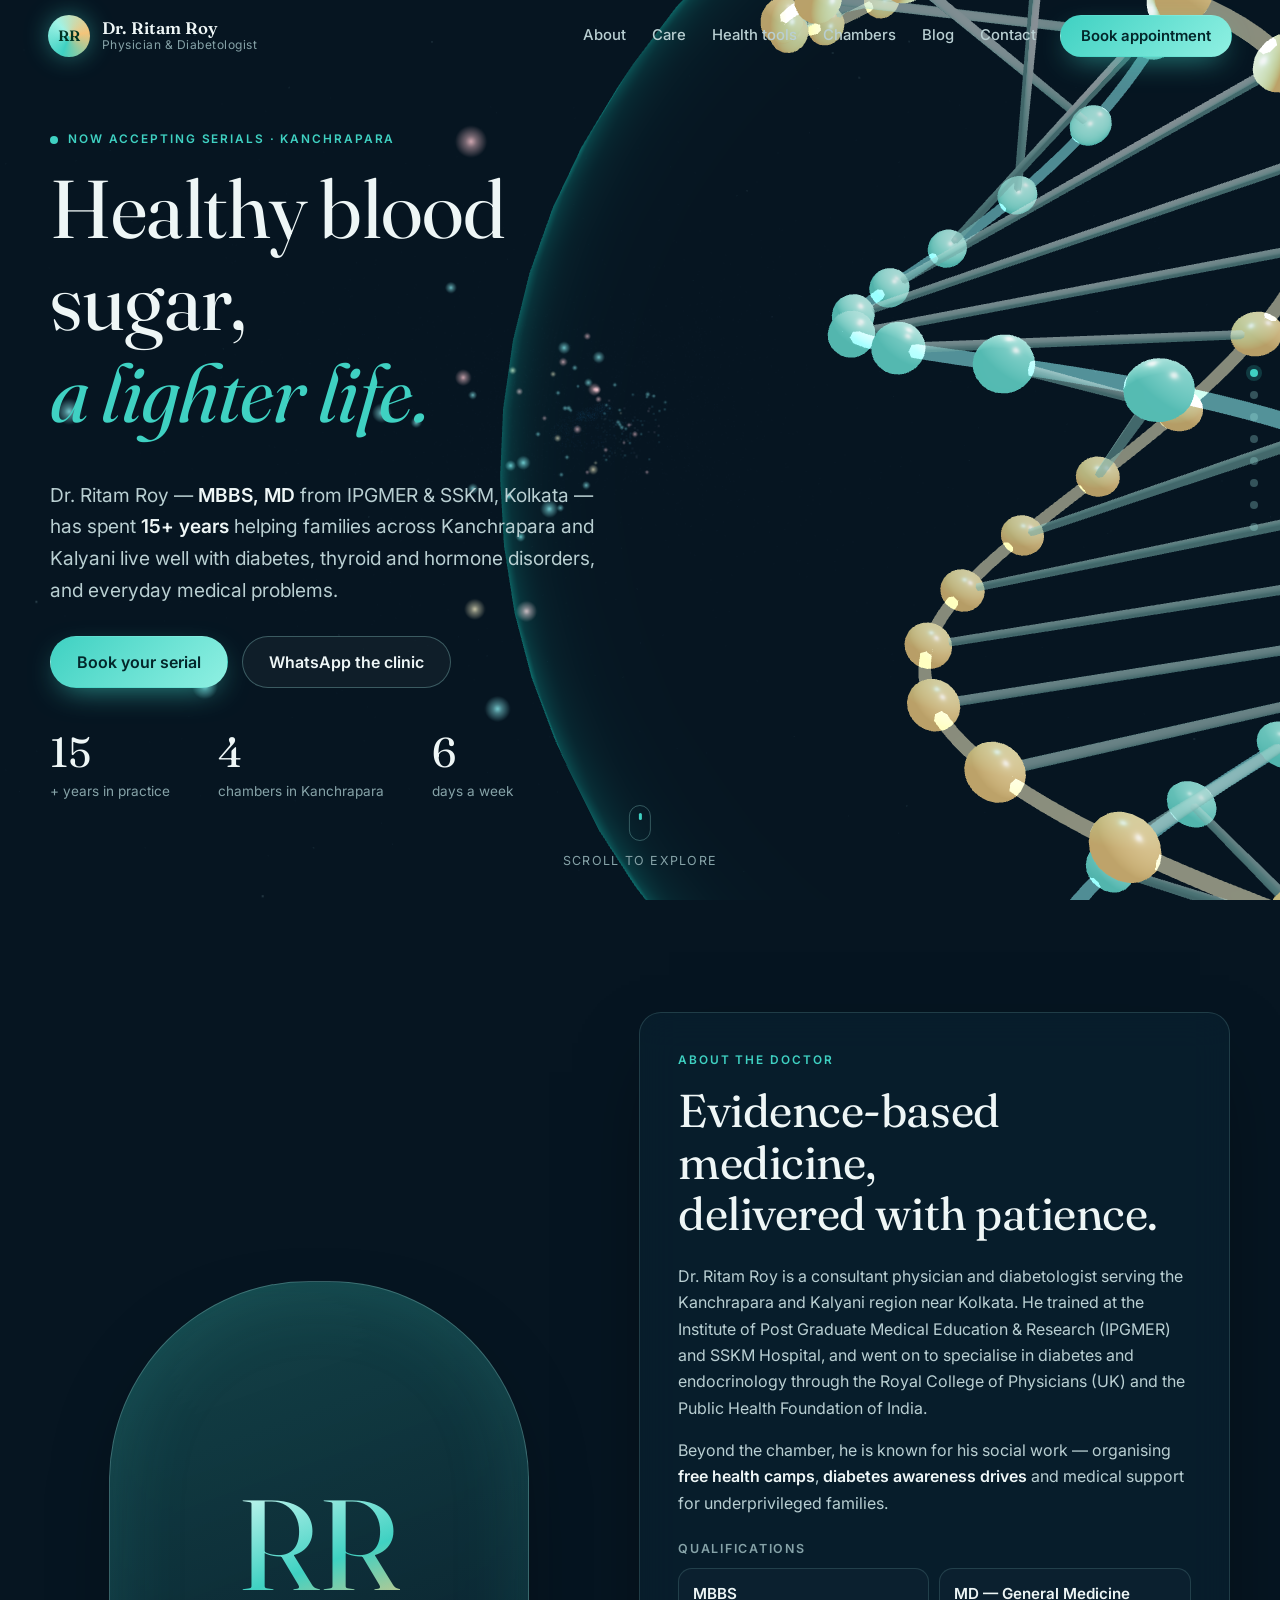
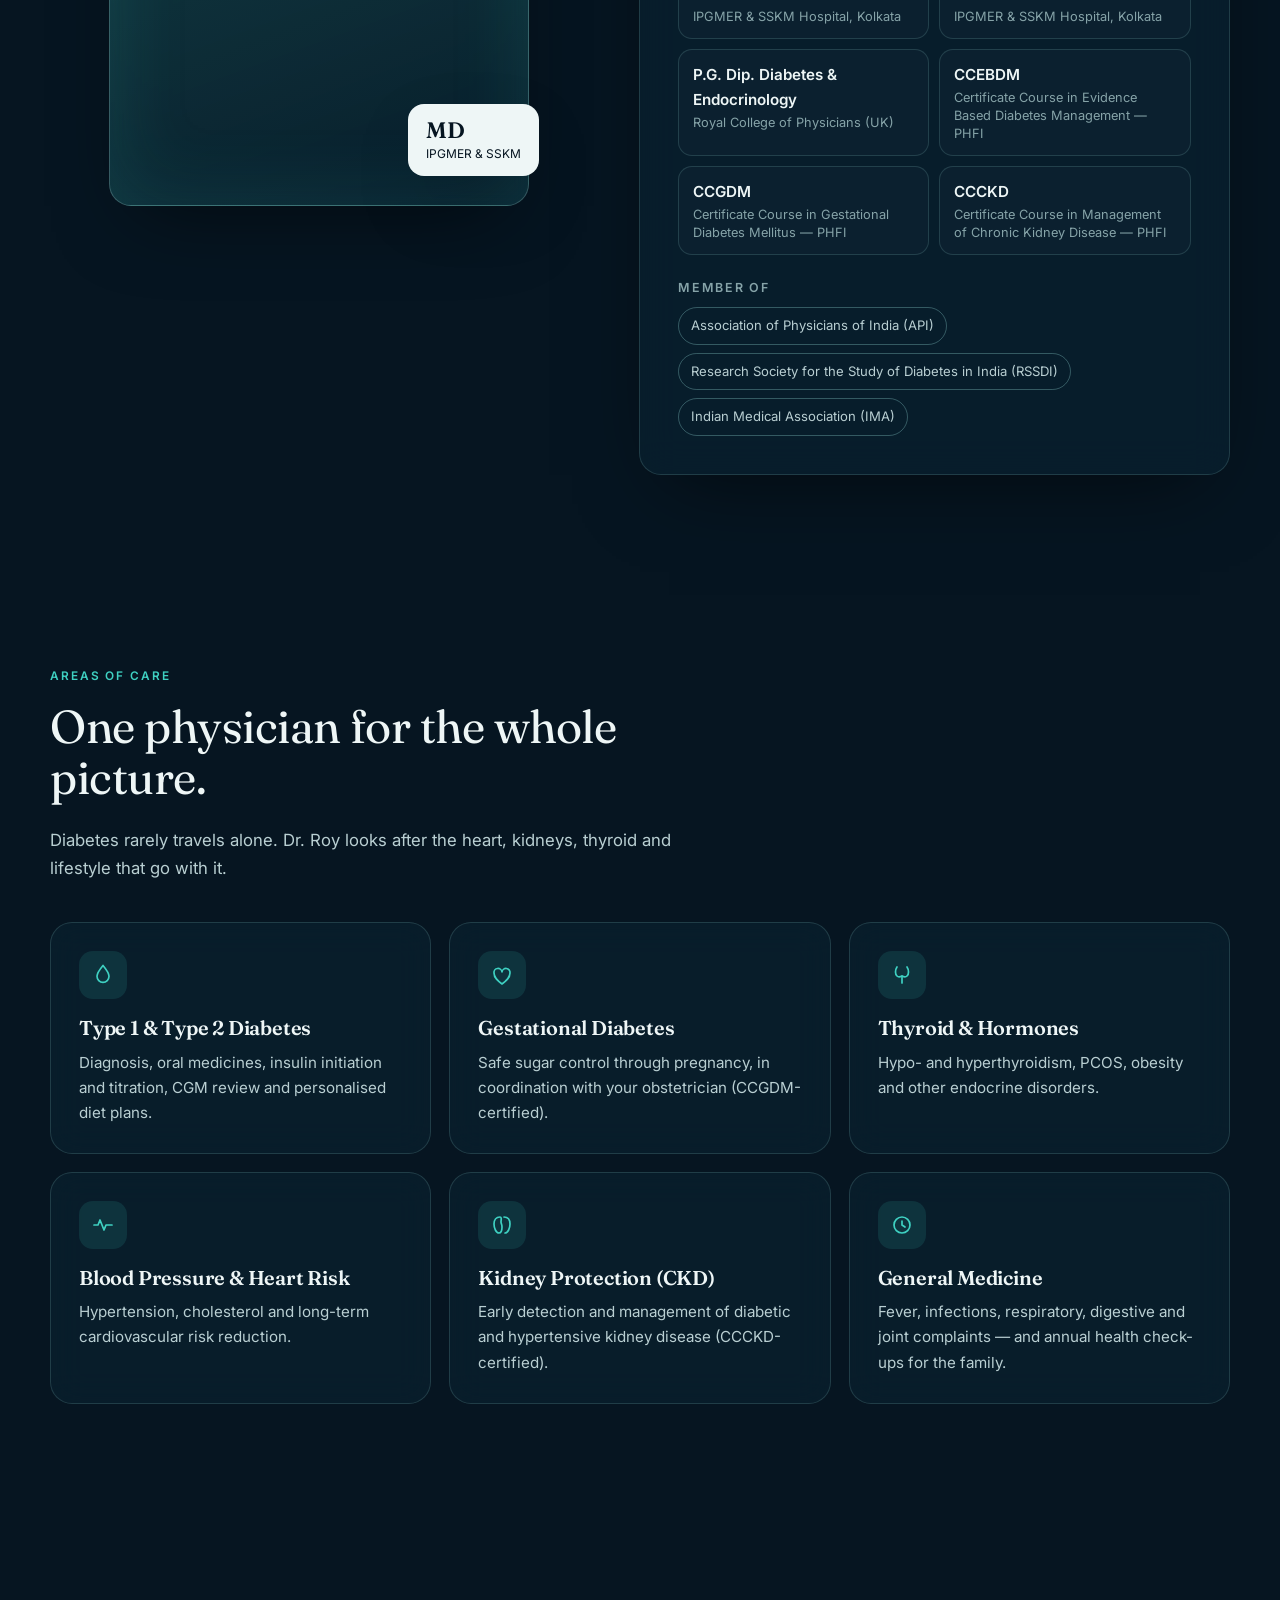
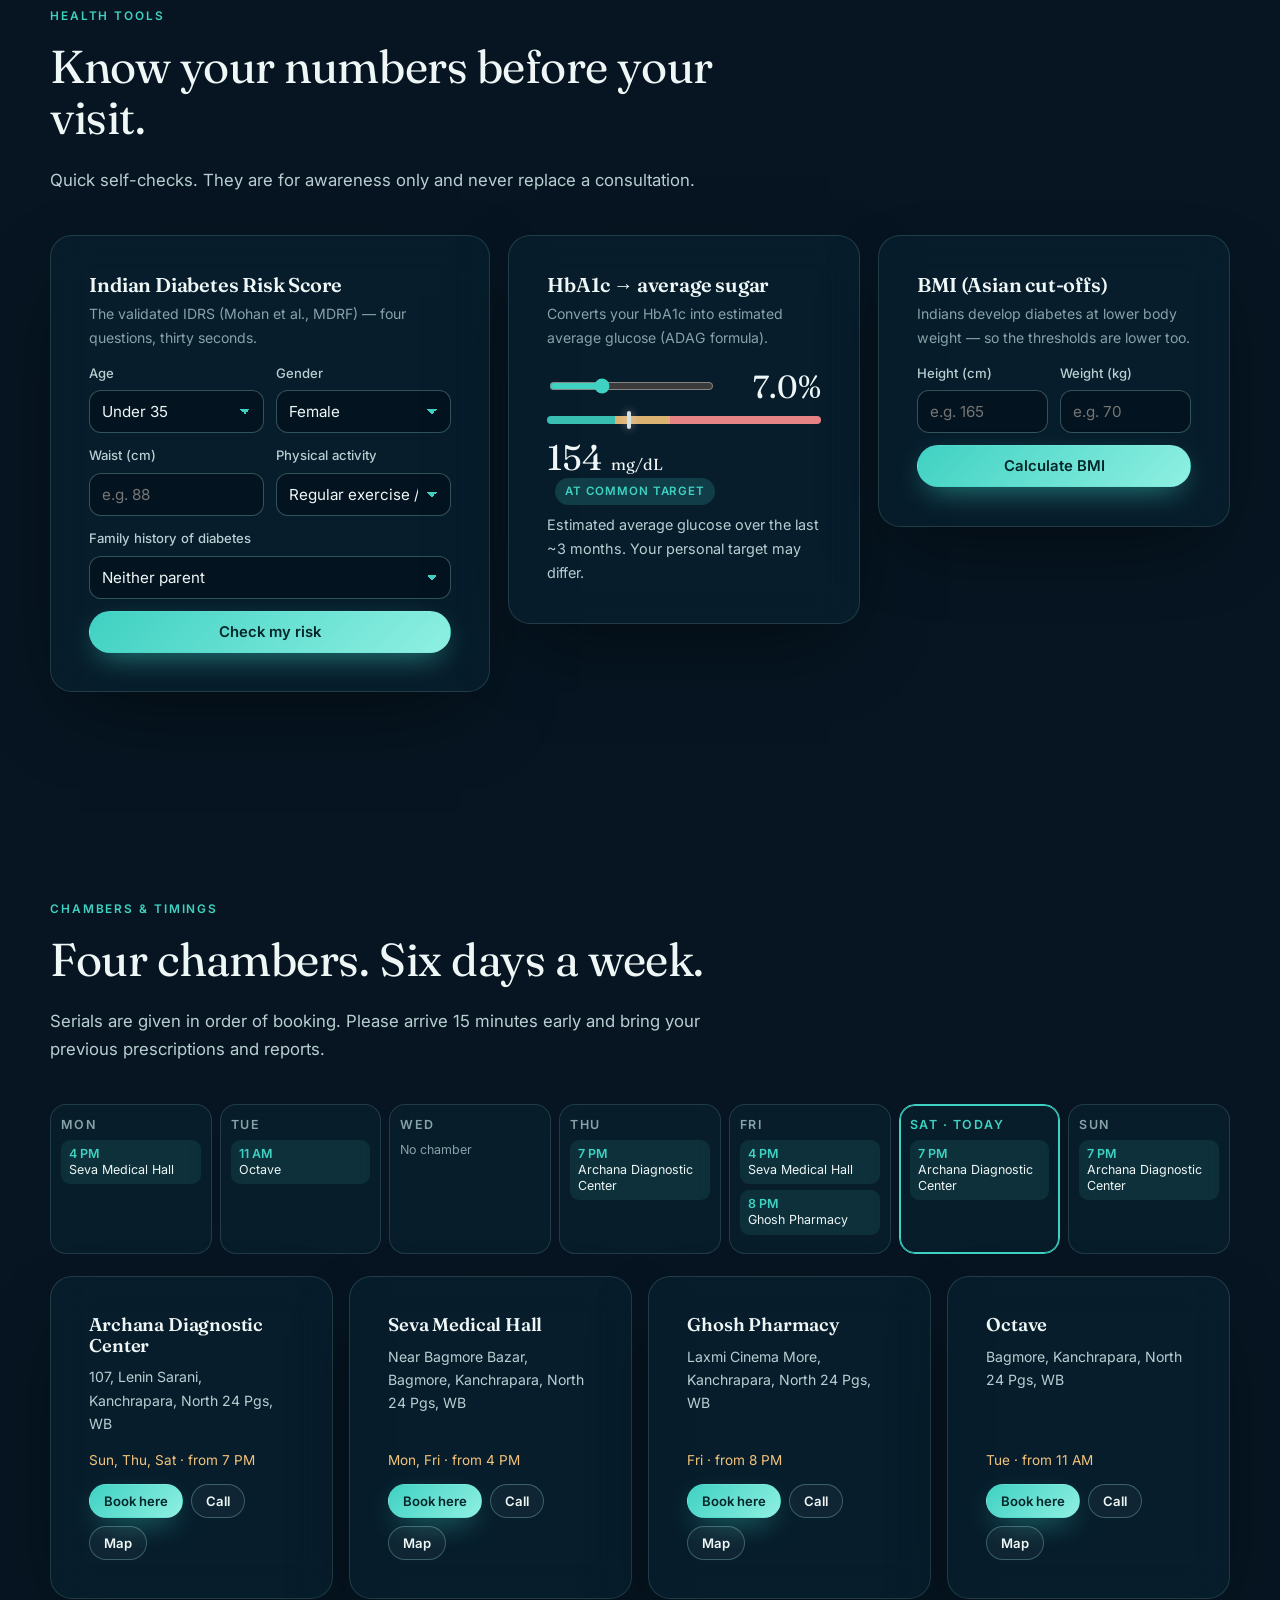
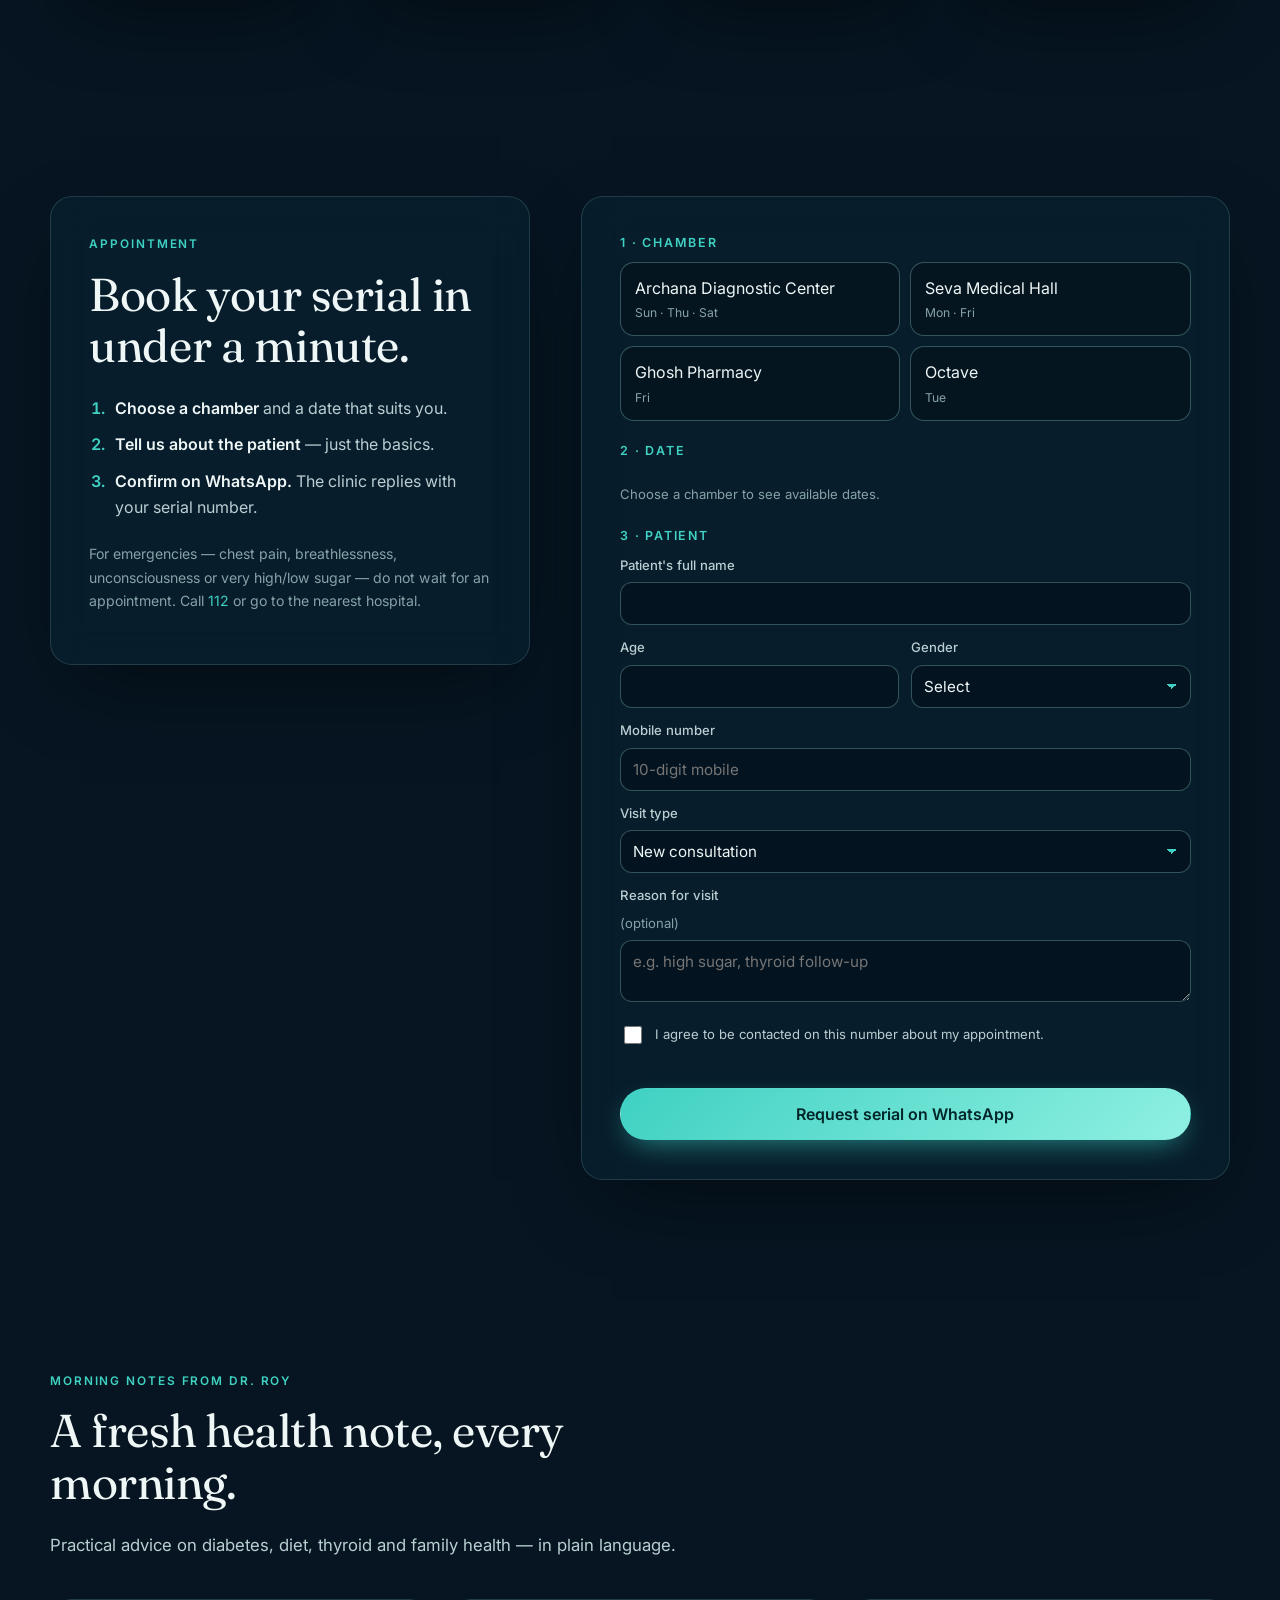
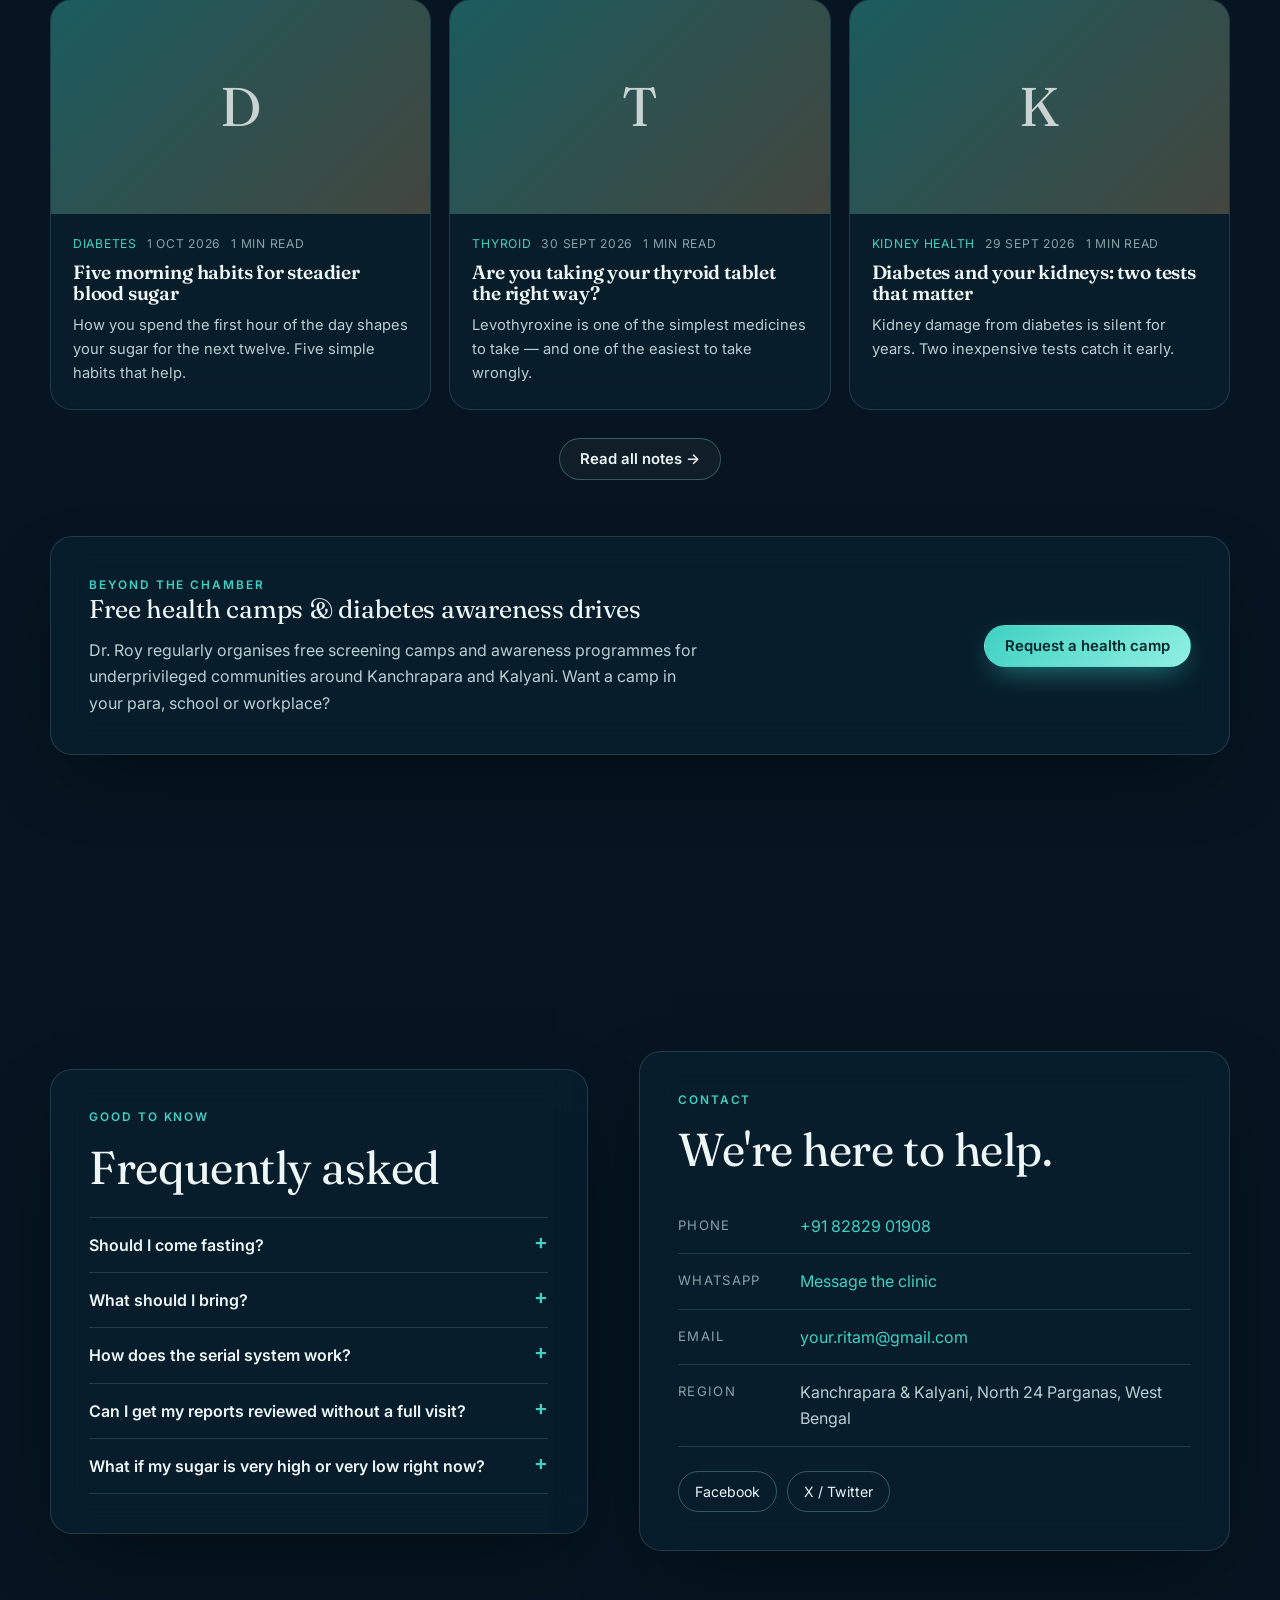
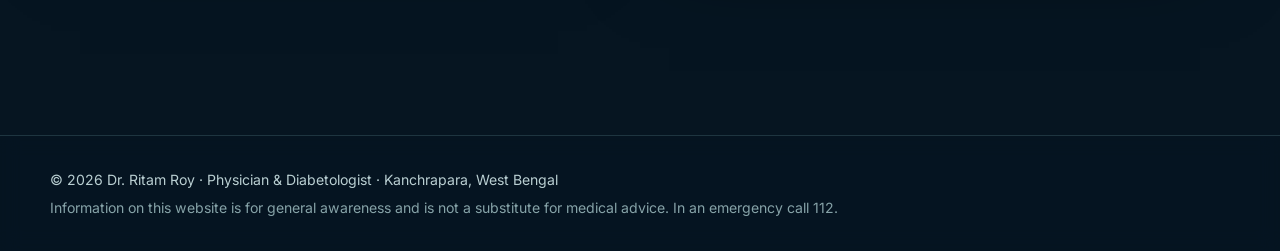
==== sites/dr-ritam-roy/index.html @ f580e64c "Add 3D practice website for Dr. Ritam Roy Real-time Three.js scroll-world site: camera flies through" ====
<!doctype html>
<html lang="en">
<head>
  <meta charset="utf-8">
  <meta name="viewport" content="width=device-width, initial-scale=1, viewport-fit=cover">
  <title>Dr. Ritam Roy — Physician &amp; Diabetologist, Kanchrapara</title>
  <meta name="description" content="Dr. Ritam Roy, MBBS, MD (IPGMER & SSKM) — Consultant Physician & Diabetologist in Kanchrapara and Kalyani with 15+ years of experience in diabetes, thyroid & hormone disorders and general medicine. Book an appointment online.">
  <meta name="theme-color" content="#061521">
  <meta property="og:title" content="Dr. Ritam Roy — Physician & Diabetologist">
  <meta property="og:description" content="Diabetes, thyroid & general medicine care in Kanchrapara & Kalyani. Book your serial online.">
  <meta property="og:type" content="website">
  <link rel="icon" href="assets/favicon.svg" type="image/svg+xml">
  <link rel="preconnect" href="https://fonts.googleapis.com">
  <link rel="preconnect" href="https://fonts.gstatic.com" crossorigin>
  <link href="https://fonts.googleapis.com/css2?family=Fraunces:opsz,wght@9..144,400;9..144,600&family=Inter:wght@400;500;600&display=swap" rel="stylesheet">
  <link rel="stylesheet" href="css/style.css">
  <script type="application/ld+json">
  {
    "@context": "https://schema.org",
    "@type": "Physician",
    "name": "Dr. Ritam Roy",
    "medicalSpecialty": ["Endocrine", "Diabetes", "General Medicine"],
    "telephone": "+918282901908",
    "email": "your.ritam@gmail.com",
    "address": {"@type": "PostalAddress", "streetAddress": "107, Lenin Sarani", "addressLocality": "Kanchrapara", "addressRegion": "West Bengal", "addressCountry": "IN"},
    "sameAs": ["https://www.facebook.com/drritamroymd/", "https://x.com/drritamroy"]
  }
  </script>
</head>
<body>
  <canvas id="world" aria-hidden="true"></canvas>
  <div class="world-fallback" aria-hidden="true"></div>

  <a class="skip" href="#main">Skip to content</a>

  <header class="nav" id="nav">
    <a class="brand" href="#top" aria-label="Dr. Ritam Roy — home">
      <span class="brand-mark">RR</span>
      <span class="brand-text"><strong>Dr. Ritam Roy</strong><small>Physician &amp; Diabetologist</small></span>
    </a>
    <nav class="nav-links" id="navLinks" aria-label="Primary">
      <a href="#about">About</a>
      <a href="#care">Care</a>
      <a href="#tools">Health tools</a>
      <a href="#chambers">Chambers</a>
      <a href="blog.html">Blog</a>
      <a href="#contact">Contact</a>
    </nav>
    <a class="btn btn-primary nav-cta" href="#book">Book appointment</a>
    <button class="nav-toggle" id="navToggle" aria-label="Open menu" aria-expanded="false" aria-controls="navLinks"><span></span><span></span></button>
  </header>

  <div class="progress" aria-hidden="true"><span id="progressBar"></span></div>
  <ol class="rail" id="rail" aria-hidden="true"></ol>

  <main id="main">
    <!-- 1 · HERO -->
    <section class="station hero" id="top" data-station="0">
      <div class="wrap">
        <div class="hero-copy reveal">
          <p class="eyebrow"><span class="dot"></span> Now accepting serials · Kanchrapara</p>
          <h1>Healthy blood sugar,<br><em>a lighter life.</em></h1>
          <p class="lede">
            Dr. Ritam Roy — <strong>MBBS, MD</strong> from IPGMER &amp; SSKM, Kolkata — has spent
            <strong>15+ years</strong> helping families across Kanchrapara and Kalyani live well with
            diabetes, thyroid and hormone disorders, and everyday medical problems.
          </p>
          <div class="hero-actions">
            <a class="btn btn-primary btn-lg" href="#book">Book your serial</a>
            <a class="btn btn-ghost btn-lg" id="heroWhatsapp" href="#" target="_blank" rel="noopener">WhatsApp the clinic</a>
          </div>
          <ul class="hero-stats">
            <li><strong data-count="15">0</strong><span>+ years in practice</span></li>
            <li><strong data-count="4">0</strong><span>chambers in Kanchrapara</span></li>
            <li><strong data-count="6">0</strong><span>days a week</span></li>
          </ul>
        </div>
      </div>
      <a class="scroll-cue" href="#about" aria-label="Scroll to learn more"><span></span>Scroll to explore</a>
    </section>

    <!-- 2 · ABOUT -->
    <section class="station" id="about" data-station="1">
      <div class="wrap split">
        <div class="portrait reveal">
          <div class="portrait-frame">
            <img id="doctorPhoto" alt="Portrait of Dr. Ritam Roy" width="480" height="600" hidden>
            <div class="monogram" id="monogram"><span>RR</span></div>
          </div>
          <div class="portrait-badge"><strong>MD</strong><span>IPGMER &amp; SSKM</span></div>
        </div>
        <div class="panel reveal">
          <p class="eyebrow">About the doctor</p>
          <h2>Evidence-based medicine,<br>delivered with patience.</h2>
          <p>
            Dr. Ritam Roy is a consultant physician and diabetologist serving the Kanchrapara and Kalyani region
            near Kolkata. He trained at the Institute of Post Graduate Medical Education &amp; Research (IPGMER) and
            SSKM Hospital, and went on to specialise in diabetes and endocrinology through the Royal College of
            Physicians (UK) and the Public Health Foundation of India.
          </p>
          <p>
            Beyond the chamber, he is known for his social work — organising <strong>free health camps</strong>,
            <strong>diabetes awareness drives</strong> and medical support for underprivileged families.
          </p>
          <h3 class="mini">Qualifications</h3>
          <ul class="creds" id="creds"></ul>
          <h3 class="mini">Member of</h3>
          <ul class="chips" id="memberships"></ul>
        </div>
      </div>
    </section>

    <!-- 3 · CARE -->
    <section class="station" id="care" data-station="2">
      <div class="wrap">
        <header class="section-head reveal">
          <p class="eyebrow">Areas of care</p>
          <h2>One physician for the whole picture.</h2>
          <p>Diabetes rarely travels alone. Dr. Roy looks after the heart, kidneys, thyroid and lifestyle that go with it.</p>
        </header>
        <div class="cards">
          <article class="card reveal">
            <div class="icon">
              <svg viewBox="0 0 24 24"><path d="M12 2.5c3.5 4.2 6 7.6 6 10.8A6 6 0 0 1 6 13.3C6 10.1 8.5 6.7 12 2.5z"/></svg>
            </div>
            <h3>Type 1 &amp; Type 2 Diabetes</h3>
            <p>Diagnosis, oral medicines, insulin initiation and titration, CGM review and personalised diet plans.</p>
          </article>
          <article class="card reveal">
            <div class="icon"><svg viewBox="0 0 24 24"><path d="M12 21c-4-3-8-6-8-11a4 4 0 0 1 8-1 4 4 0 0 1 8 1c0 5-4 8-8 11z"/></svg></div>
            <h3>Gestational Diabetes</h3>
            <p>Safe sugar control through pregnancy, in coordination with your obstetrician (CCGDM-certified).</p>
          </article>
          <article class="card reveal">
            <div class="icon"><svg viewBox="0 0 24 24"><path d="M7 4c-2 3-2 7 0 9 1 1 3 1 5 0 2 1 4 1 5 0 2-2 2-6 0-9"/><path d="M12 13v7"/></svg></div>
            <h3>Thyroid &amp; Hormones</h3>
            <p>Hypo- and hyperthyroidism, PCOS, obesity and other endocrine disorders.</p>
          </article>
          <article class="card reveal">
            <div class="icon"><svg viewBox="0 0 24 24"><path d="M3 12h4l2-5 4 10 2-5h6"/></svg></div>
            <h3>Blood Pressure &amp; Heart Risk</h3>
            <p>Hypertension, cholesterol and long-term cardiovascular risk reduction.</p>
          </article>
          <article class="card reveal">
            <div class="icon"><svg viewBox="0 0 24 24"><path d="M10 4C6 4 4 7 4 11s2 9 5 9 3-3 3-6-1-3-1-5 1-5-1-5zM14 4c4 0 6 3 6 7s-2 9-5 9"/></svg></div>
            <h3>Kidney Protection (CKD)</h3>
            <p>Early detection and management of diabetic and hypertensive kidney disease (CCCKD-certified).</p>
          </article>
          <article class="card reveal">
            <div class="icon"><svg viewBox="0 0 24 24"><circle cx="12" cy="12" r="8"/><path d="M12 8v4l3 2"/></svg></div>
            <h3>General Medicine</h3>
            <p>Fever, infections, respiratory, digestive and joint complaints — and annual health check-ups for the family.</p>
          </article>
        </div>
      </div>
    </section>

    <!-- 4 · TOOLS -->
    <section class="station" id="tools" data-station="3">
      <div class="wrap">
        <header class="section-head reveal">
          <p class="eyebrow">Health tools</p>
          <h2>Know your numbers before your visit.</h2>
          <p>Quick self-checks. They are for awareness only and never replace a consultation.</p>
        </header>
        <div class="tools">
          <div class="tool panel reveal" role="group" aria-labelledby="idrsTitle">
            <h3 id="idrsTitle">Indian Diabetes Risk Score</h3>
            <p class="muted">The validated IDRS (Mohan et al., MDRF) — four questions, thirty seconds.</p>
            <form id="idrs" class="form-grid">
              <label>Age
                <select name="age"><option value="0">Under 35</option><option value="20">35 – 49</option><option value="30">50 or older</option></select>
              </label>
              <label>Gender
                <select name="sex"><option value="f">Female</option><option value="m">Male</option></select>
              </label>
              <label>Waist (cm)
                <input name="waist" type="number" inputmode="decimal" min="40" max="200" placeholder="e.g. 88" required>
              </label>
              <label>Physical activity
                <select name="act"><option value="0">Regular exercise / strenuous work</option><option value="20">Mild exercise or moderate work</option><option value="30">No exercise, desk-bound</option></select>
              </label>
              <label class="full">Family history of diabetes
                <select name="fam"><option value="0">Neither parent</option><option value="10">One parent</option><option value="20">Both parents</option></select>
              </label>
              <button class="btn btn-primary full" type="submit">Check my risk</button>
            </form>
            <output class="result" id="idrsOut" aria-live="polite"></output>
          </div>

          <div class="tool panel reveal" role="group" aria-labelledby="a1cTitle">
            <h3 id="a1cTitle">HbA1c → average sugar</h3>
            <p class="muted">Converts your HbA1c into estimated average glucose (ADAG formula).</p>
            <div class="slider-row">
              <input id="a1c" type="range" min="4" max="14" step="0.1" value="7" aria-label="HbA1c percent">
              <span class="big" id="a1cVal">7.0%</span>
            </div>
            <div class="gauge"><span id="a1cBar"></span></div>
            <output class="result" id="a1cOut" aria-live="polite"></output>
          </div>

          <div class="tool panel reveal" role="group" aria-labelledby="bmiTitle">
            <h3 id="bmiTitle">BMI (Asian cut-offs)</h3>
            <p class="muted">Indians develop diabetes at lower body weight — so the thresholds are lower too.</p>
            <form id="bmi" class="form-grid">
              <label>Height (cm)<input name="h" type="number" inputmode="decimal" min="90" max="230" placeholder="e.g. 165" required></label>
              <label>Weight (kg)<input name="w" type="number" inputmode="decimal" min="20" max="250" placeholder="e.g. 70" required></label>
              <button class="btn btn-primary full" type="submit">Calculate BMI</button>
            </form>
            <output class="result" id="bmiOut" aria-live="polite"></output>
          </div>
        </div>
      </div>
    </section>

    <!-- 5 · CHAMBERS -->
    <section class="station" id="chambers" data-station="4">
      <div class="wrap">
        <header class="section-head reveal">
          <p class="eyebrow">Chambers &amp; timings</p>
          <h2>Four chambers. Six days a week.</h2>
          <p>Serials are given in order of booking. Please arrive 15 minutes early and bring your previous prescriptions and reports.</p>
        </header>
        <div class="week reveal" id="week" aria-label="Weekly schedule"></div>
        <div class="chambers" id="chamberList"></div>
      </div>
    </section>

    <!-- 6 · BOOK -->
    <section class="station" id="book" data-station="5">
      <div class="wrap split book-split">
        <div class="panel reveal">
          <p class="eyebrow">Appointment</p>
          <h2>Book your serial in under a minute.</h2>
          <ol class="steps">
            <li><strong>Choose a chamber</strong> and a date that suits you.</li>
            <li><strong>Tell us about the patient</strong> — just the basics.</li>
            <li><strong>Confirm on WhatsApp.</strong> The clinic replies with your serial number.</li>
          </ol>
          <p class="muted small">For emergencies — chest pain, breathlessness, unconsciousness or very high/low sugar — do not wait for an appointment. Call <a href="tel:112">112</a> or go to the nearest hospital.</p>
          <div id="myBookings" class="my-bookings" hidden>
            <h3 class="mini">Your requests on this device</h3>
            <ul id="myBookingList"></ul>
          </div>
        </div>

        <form class="panel booking reveal" id="bookingForm" novalidate>
          <fieldset>
            <legend>1 · Chamber</legend>
            <div class="chamber-pick" id="chamberPick" role="radiogroup" aria-label="Chamber"></div>
          </fieldset>
          <fieldset>
            <legend>2 · Date</legend>
            <div class="date-pick" id="datePick" role="radiogroup" aria-label="Date"></div>
            <p class="hint" id="dateHint">Choose a chamber to see available dates.</p>
          </fieldset>
          <fieldset>
            <legend>3 · Patient</legend>
            <div class="form-grid">
              <label class="full">Patient's full name<input name="name" autocomplete="name" required maxlength="80"></label>
              <label>Age<input name="age" type="number" inputmode="numeric" min="0" max="120" required></label>
              <label>Gender
                <select name="gender" required><option value="">Select</option><option>Female</option><option>Male</option><option>Other</option></select>
              </label>
              <label class="full">Mobile number<input name="phone" type="tel" inputmode="tel" autocomplete="tel" placeholder="10-digit mobile" required pattern="[0-9+\s-]{10,15}"></label>
              <label class="full">Visit type
                <select name="visit"><option>New consultation</option><option>Follow-up</option><option>Report review</option></select>
              </label>
              <label class="full">Reason for visit <span class="opt">(optional)</span><textarea name="reason" rows="2" maxlength="300" placeholder="e.g. high sugar, thyroid follow-up"></textarea></label>
            </div>
          </fieldset>
          <label class="consent"><input type="checkbox" name="consent" required> I agree to be contacted on this number about my appointment.</label>
          <p class="form-error" id="formError" role="alert"></p>
          <button class="btn btn-primary btn-lg full" type="submit">Request serial on WhatsApp</button>
          <div class="confirm" id="confirm" hidden tabindex="-1"></div>
        </form>
      </div>
    </section>

    <!-- 7 · BLOG + COMMUNITY -->
    <section class="station" id="journal" data-station="6">
      <div class="wrap">
        <header class="section-head reveal">
          <p class="eyebrow">Morning notes from Dr. Roy</p>
          <h2>A fresh health note, every morning.</h2>
          <p>Practical advice on diabetes, diet, thyroid and family health — in plain language.</p>
        </header>
        <div class="posts" id="latestPosts"><p class="muted">Loading the latest notes…</p></div>
        <p class="center reveal"><a class="btn btn-ghost" href="blog.html">Read all notes →</a></p>

        <div class="community panel reveal">
          <div>
            <p class="eyebrow">Beyond the chamber</p>
            <h3>Free health camps &amp; diabetes awareness drives</h3>
            <p>Dr. Roy regularly organises free screening camps and awareness programmes for underprivileged communities around Kanchrapara and Kalyani. Want a camp in your para, school or workplace?</p>
          </div>
          <a class="btn btn-primary" id="campLink" href="#" target="_blank" rel="noopener">Request a health camp</a>
        </div>
      </div>
    </section>

    <!-- 8 · FAQ + CONTACT -->
    <section class="station" id="contact" data-station="7">
      <div class="wrap split">
        <div class="panel reveal">
          <p class="eyebrow">Good to know</p>
          <h2>Frequently asked</h2>
          <details><summary>Should I come fasting?</summary><p>If you have been advised fasting blood tests, come after 8–10 hours of fasting (water is fine) and get the sample taken before breakfast. Otherwise, eat normally and take your usual medicines unless told otherwise.</p></details>
          <details><summary>What should I bring?</summary><p>All previous prescriptions, recent blood reports (sugar, HbA1c, thyroid, kidney function, lipid profile), your glucometer log and the medicines or insulin you currently use.</p></details>
          <details><summary>How does the serial system work?</summary><p>Your booking request reserves a place in the queue for that session. The clinic confirms your serial number on WhatsApp. Patients are seen in serial order; emergencies may be seen first.</p></details>
          <details><summary>Can I get my reports reviewed without a full visit?</summary><p>Choose “Report review” as the visit type when booking. Dr. Roy will advise whether a full consultation is needed.</p></details>
          <details><summary>What if my sugar is very high or very low right now?</summary><p>Sugar below 70 mg/dL with symptoms: take 15 g of glucose (3 teaspoons of sugar in water) and recheck in 15 minutes. Sugar above 300 mg/dL with vomiting, drowsiness or breathlessness is an emergency — go to the nearest hospital.</p></details>
        </div>
        <div class="panel contact-card reveal">
          <p class="eyebrow">Contact</p>
          <h2>We're here to help.</h2>
          <ul class="contact-list">
            <li><span>Phone</span><a id="cPhone" href="#"></a></li>
            <li><span>WhatsApp</span><a id="cWa" href="#" target="_blank" rel="noopener">Message the clinic</a></li>
            <li><span>Email</span><a id="cEmail" href="#"></a></li>
            <li><span>Region</span><em id="cRegion"></em></li>
          </ul>
          <div class="socials">
            <a id="sFb" href="#" target="_blank" rel="noopener">Facebook</a>
            <a id="sX" href="#" target="_blank" rel="noopener">X / Twitter</a>
          </div>
        </div>
      </div>
    </section>
  </main>

  <footer class="footer">
    <div class="wrap footer-inner">
      <p>© <span id="year"></span> Dr. Ritam Roy · Physician &amp; Diabetologist · Kanchrapara, West Bengal</p>
      <p class="small muted">Information on this website is for general awareness and is not a substitute for medical advice. In an emergency call 112.</p>
    </div>
  </footer>

  <a class="fab" id="fab" href="#book" aria-label="Book appointment">
    <svg viewBox="0 0 24 24" aria-hidden="true"><rect x="3" y="5" width="18" height="16" rx="3"/><path d="M3 10h18M8 3v4M16 3v4"/></svg>
    <span>Book</span>
  </a>

  <script src="js/site-data.js"></script>
  <script src="js/app.js"></script>
  <script type="importmap">{ "imports": { "three": "./js/vendor/three.module.min.js" } }</script>
  <script type="module" src="js/world.js"></script>
</body>
</html>
---- sites/dr-ritam-roy/css/style.css ----
:root {
  --bg: #061521;
  --bg-2: #0a2231;
  --ink: #eef6f6;
  --ink-2: #b9cfd2;
  --muted: #86a3a8;
  --teal: #3fd1c2;
  --teal-2: #1fa69a;
  --gold: #f4c47a;
  --rose: #ff8f8f;
  --glass: rgba(10, 34, 49, 0.62);
  --glass-2: rgba(16, 48, 66, 0.55);
  --line: rgba(160, 230, 225, 0.16);
  --line-2: rgba(160, 230, 225, 0.3);
  --radius: 22px;
  --shadow: 0 30px 80px -30px rgba(0, 0, 0, 0.6);
  --serif: "Fraunces", "Iowan Old Style", Georgia, serif;
  --sans: "Inter", system-ui, -apple-system, "Segoe UI", Roboto, sans-serif;
  --nav-h: 72px;
}

* { box-sizing: border-box; }
[hidden] { display: none !important; }
html { scroll-behavior: smooth; scroll-padding-top: calc(var(--nav-h) + 12px); -webkit-text-size-adjust: 100%; }
body {
  margin: 0;
  background: var(--bg);
  color: var(--ink);
  font: 16px/1.65 var(--sans);
  -webkit-font-smoothing: antialiased;
  overflow-x: hidden;
}
img { max-width: 100%; display: block; }
a { color: var(--teal); text-decoration: none; }
a:hover { text-decoration: underline; }
h1, h2, h3 { font-family: var(--serif); font-weight: 600; line-height: 1.12; margin: 0 0 .5em; letter-spacing: -0.01em; }
h1 { font-size: clamp(2.6rem, 6.4vw, 5.2rem); font-weight: 400; }
h1 em { font-style: italic; color: var(--teal); }
h2 { font-size: clamp(1.9rem, 3.6vw, 2.9rem); font-weight: 400; }
h3 { font-size: 1.25rem; }
p { margin: 0 0 1em; color: var(--ink-2); }
strong { color: var(--ink); font-weight: 600; }
.muted { color: var(--muted); }
.small { font-size: .88rem; }
.center { text-align: center; }
.skip { position: absolute; left: -999px; top: 8px; z-index: 100; background: var(--teal); color: #032; padding: 8px 14px; border-radius: 8px; }
.skip:focus { left: 8px; }
:focus-visible { outline: 2px solid var(--gold); outline-offset: 3px; border-radius: 6px; }

/* ---------- 3D world ---------- */
#world { position: fixed; inset: 0; width: 100vw; height: 100vh; z-index: 0; display: block; }
.world-fallback {
  position: fixed; inset: 0; z-index: -1;
  background:
    radial-gradient(60% 50% at 75% 30%, rgba(63, 209, 194, .25), transparent 70%),
    radial-gradient(50% 40% at 15% 80%, rgba(244, 196, 122, .12), transparent 70%),
    linear-gradient(180deg, #061521, #0a2231 60%, #061521);
}
main, .footer { position: relative; z-index: 2; }

/* ---------- nav ---------- */
.nav {
  position: fixed; top: 0; left: 0; right: 0; z-index: 50; height: var(--nav-h);
  display: flex; align-items: center; gap: 24px; padding: 0 clamp(16px, 4vw, 48px);
  transition: background .3s, border-color .3s, backdrop-filter .3s;
  border-bottom: 1px solid transparent;
}
.nav.scrolled { background: rgba(6, 21, 33, .72); backdrop-filter: blur(14px); -webkit-backdrop-filter: blur(14px); border-color: var(--line); }
.brand { display: flex; align-items: center; gap: 12px; color: var(--ink); text-decoration: none !important; }
.brand-mark {
  width: 42px; height: 42px; border-radius: 50%; display: grid; place-items: center;
  font: 600 15px var(--serif); color: #032;
  background: conic-gradient(from 200deg, var(--teal), #9ff3e6, var(--gold), var(--teal));
  box-shadow: 0 0 24px rgba(63, 209, 194, .45);
}
.brand-text { display: flex; flex-direction: column; line-height: 1.15; }
.brand-text strong { font-family: var(--serif); font-size: 1.05rem; }
.brand-text small { color: var(--muted); font-size: .75rem; letter-spacing: .04em; }
.nav-links { display: flex; gap: 26px; margin-left: auto; }
.nav-links a { color: var(--ink-2); font-size: .93rem; font-weight: 500; }
.nav-links a:hover, .nav-links a.active { color: var(--ink); text-decoration: none; }
.nav-links a.active { box-shadow: inset 0 -2px 0 var(--teal); }
.nav-toggle { display: none; margin-left: auto; width: 44px; height: 44px; border: 1px solid var(--line-2); background: transparent; border-radius: 12px; cursor: pointer; padding: 12px 10px; flex-direction: column; justify-content: space-between; }
.nav-toggle span { display: block; height: 2px; background: var(--ink); border-radius: 2px; transition: transform .3s; }
.nav-toggle[aria-expanded="true"] span:first-child { transform: translateY(8px) rotate(45deg); }
.nav-toggle[aria-expanded="true"] span:last-child { transform: translateY(-8px) rotate(-45deg); }

.progress { position: fixed; top: 0; left: 0; right: 0; height: 2px; z-index: 60; }
.progress span { display: block; height: 100%; width: 0; background: linear-gradient(90deg, var(--teal), var(--gold)); }

.rail { position: fixed; right: 22px; top: 50%; transform: translateY(-50%); z-index: 40; list-style: none; margin: 0; padding: 0; display: flex; flex-direction: column; gap: 14px; }
.rail li { width: 8px; height: 8px; border-radius: 50%; background: var(--line-2); transition: all .3s; cursor: pointer; }
.rail li.on { background: var(--teal); box-shadow: 0 0 0 4px rgba(63, 209, 194, .2); }

/* ---------- buttons ---------- */
.btn {
  display: inline-flex; align-items: center; justify-content: center; gap: 8px;
  padding: 11px 20px; border-radius: 999px; font: 600 .93rem var(--sans);
  border: 1px solid transparent; cursor: pointer; text-decoration: none !important;
  transition: transform .2s, box-shadow .2s, background .2s; white-space: nowrap;
}
.btn:active { transform: translateY(1px); }
.btn-primary { background: linear-gradient(135deg, var(--teal), #8ff0e2); color: #03262a; box-shadow: 0 10px 30px -10px rgba(63, 209, 194, .7); }
.btn-primary:hover { box-shadow: 0 14px 40px -10px rgba(63, 209, 194, .9); transform: translateY(-1px); }
.btn-ghost { background: rgba(255, 255, 255, .04); border-color: var(--line-2); color: var(--ink); }
.btn-ghost:hover { background: rgba(255, 255, 255, .09); }
.btn-lg { padding: 15px 26px; font-size: 1rem; }
.btn.full { width: 100%; }

/* ---------- layout ---------- */
.wrap { width: min(1180px, 100% - 32px); margin: 0 auto; }
.station { min-height: 100vh; display: flex; align-items: center; padding: calc(var(--nav-h) + 40px) 0 80px; position: relative; }
.split { display: grid; grid-template-columns: 1fr 1.1fr; gap: clamp(24px, 4vw, 56px); align-items: center; }
.panel {
  background: var(--glass); border: 1px solid var(--line); border-radius: var(--radius);
  padding: clamp(22px, 3vw, 40px); backdrop-filter: blur(18px) saturate(1.2); -webkit-backdrop-filter: blur(18px) saturate(1.2);
  box-shadow: var(--shadow);
}
.eyebrow { text-transform: uppercase; letter-spacing: .16em; font-size: .74rem; font-weight: 600; color: var(--teal); margin-bottom: 14px; display: flex; align-items: center; gap: 10px; }
.dot { width: 8px; height: 8px; border-radius: 50%; background: var(--teal); box-shadow: 0 0 0 0 rgba(63, 209, 194, .7); animation: ping 2s infinite; }
@keyframes ping { 70% { box-shadow: 0 0 0 10px rgba(63, 209, 194, 0); } 100% { box-shadow: 0 0 0 0 rgba(63, 209, 194, 0); } }
.section-head { max-width: 680px; margin-bottom: 40px; }
.section-head p:last-child { font-size: 1.05rem; }
.mini { font-family: var(--sans); font-size: .78rem; text-transform: uppercase; letter-spacing: .14em; color: var(--muted); margin: 26px 0 12px; }

/* reveal on scroll */
.reveal { opacity: 0; transform: translateY(28px); transition: opacity .9s cubic-bezier(.2, .7, .2, 1), transform .9s cubic-bezier(.2, .7, .2, 1); }
.reveal.in { opacity: 1; transform: none; }

/* ---------- hero ---------- */
.hero .wrap { display: grid; }
.hero-copy { max-width: 640px; }
.lede { font-size: clamp(1.05rem, 1.5vw, 1.2rem); max-width: 560px; }
.hero-actions { display: flex; gap: 14px; flex-wrap: wrap; margin: 30px 0 44px; }
.hero-stats { list-style: none; padding: 0; margin: 0; display: flex; gap: clamp(20px, 4vw, 48px); flex-wrap: wrap; }
.hero-stats li { display: flex; flex-direction: column; }
.hero-stats strong { font: 400 2.6rem/1 var(--serif); color: var(--ink); }
.hero-stats span { color: var(--muted); font-size: .85rem; margin-top: 6px; }
.scroll-cue { position: absolute; left: 50%; bottom: 28px; transform: translateX(-50%); color: var(--muted); font-size: .78rem; letter-spacing: .1em; text-transform: uppercase; display: flex; flex-direction: column; align-items: center; gap: 10px; text-decoration: none !important; }
.scroll-cue span { width: 22px; height: 36px; border: 1.5px solid var(--line-2); border-radius: 12px; position: relative; }
.scroll-cue span::after { content: ""; position: absolute; left: 50%; top: 7px; width: 3px; height: 7px; margin-left: -1.5px; border-radius: 2px; background: var(--teal); animation: wheel 1.8s infinite; }
@keyframes wheel { 0% { opacity: 0; transform: translateY(0); } 30% { opacity: 1; } 100% { opacity: 0; transform: translateY(12px); } }

/* ---------- about ---------- */
.portrait { position: relative; justify-self: center; width: min(420px, 100%); }
.portrait-frame {
  aspect-ratio: 4 / 5; border-radius: 200px 200px var(--radius) var(--radius); overflow: hidden;
  border: 1px solid var(--line-2); background: linear-gradient(160deg, rgba(63, 209, 194, .25), rgba(10, 34, 49, .6));
  box-shadow: var(--shadow), inset 0 0 80px rgba(63, 209, 194, .15);
  backdrop-filter: blur(8px); -webkit-backdrop-filter: blur(8px);
}
.portrait-frame img { width: 100%; height: 100%; object-fit: cover; }
.monogram { width: 100%; height: 100%; display: grid; place-items: center; }
.monogram span { font: 400 clamp(5rem, 12vw, 8rem) var(--serif); background: linear-gradient(160deg, #e9fffb, var(--teal) 60%, var(--gold)); -webkit-background-clip: text; background-clip: text; color: transparent; }
.portrait-badge { position: absolute; right: -10px; bottom: 30px; background: var(--ink); color: var(--bg); border-radius: 16px; padding: 12px 18px; display: flex; flex-direction: column; box-shadow: var(--shadow); }
.portrait-badge strong { color: var(--bg); font: 600 1.4rem var(--serif); }
.portrait-badge span { font-size: .75rem; }
.creds { list-style: none; padding: 0; margin: 0; display: grid; grid-template-columns: 1fr 1fr; gap: 10px; }
.creds li { border: 1px solid var(--line); border-radius: 14px; padding: 12px 14px; background: rgba(255, 255, 255, .02); }
.creds strong { display: block; font-size: .95rem; }
.creds span { font-size: .8rem; color: var(--muted); line-height: 1.4; display: block; margin-top: 2px; }
.chips { list-style: none; padding: 0; margin: 0; display: flex; flex-wrap: wrap; gap: 8px; }
.chips li { font-size: .82rem; padding: 7px 12px; border-radius: 999px; border: 1px solid var(--line-2); color: var(--ink-2); }

/* ---------- care cards ---------- */
.cards { display: grid; grid-template-columns: repeat(3, 1fr); gap: 18px; }
.card {
  background: var(--glass); border: 1px solid var(--line); border-radius: var(--radius); padding: 28px;
  backdrop-filter: blur(16px); -webkit-backdrop-filter: blur(16px);
  transition: transform .4s, border-color .4s, background .4s; transform-style: preserve-3d;
}
.card:hover { border-color: var(--line-2); background: var(--glass-2); }
.card p { margin: 0; font-size: .95rem; }
.icon { width: 48px; height: 48px; border-radius: 14px; display: grid; place-items: center; background: rgba(63, 209, 194, .12); margin-bottom: 18px; }
.icon svg { width: 24px; height: 24px; fill: none; stroke: var(--teal); stroke-width: 1.7; stroke-linecap: round; stroke-linejoin: round; }

/* ---------- tools ---------- */
.tools { display: grid; grid-template-columns: 1.25fr 1fr 1fr; gap: 18px; align-items: start; }
.tool h3 { margin-bottom: 6px; }
.tool .muted { font-size: .88rem; }
.form-grid { display: grid; grid-template-columns: 1fr 1fr; gap: 12px; }
.form-grid .full, label.full { grid-column: 1 / -1; }
label { display: flex; flex-direction: column; gap: 6px; font-size: .82rem; color: var(--ink-2); font-weight: 500; }
.opt { color: var(--muted); font-weight: 400; }
input, select, textarea {
  font: 400 .95rem var(--sans); color: var(--ink); background: rgba(3, 14, 22, .55);
  border: 1px solid var(--line-2); border-radius: 12px; padding: 11px 12px; width: 100%;
  transition: border-color .2s, box-shadow .2s;
}
select { appearance: none; background-image: linear-gradient(45deg, transparent 50%, var(--teal) 50%), linear-gradient(135deg, var(--teal) 50%, transparent 50%); background-position: calc(100% - 18px) 50%, calc(100% - 13px) 50%; background-size: 5px 5px; background-repeat: no-repeat; padding-right: 32px; }
select option { background: #0a2231; }
input:focus, select:focus, textarea:focus { outline: none; border-color: var(--teal); box-shadow: 0 0 0 3px rgba(63, 209, 194, .18); }
input[aria-invalid="true"], select[aria-invalid="true"] { border-color: var(--rose); }
.result { display: block; margin-top: 16px; min-height: 1px; }
.result:empty { display: none; }
.result .score { font: 400 2.2rem/1 var(--serif); }
.result p { margin: 8px 0 0; font-size: .9rem; }
.tag { display: inline-block; white-space: nowrap; font-size: .72rem; font-weight: 600; letter-spacing: .08em; text-transform: uppercase; padding: 4px 10px; border-radius: 999px; margin-left: 8px; vertical-align: middle; }
.tag.low { background: rgba(63, 209, 194, .18); color: var(--teal); }
.tag.mid { background: rgba(244, 196, 122, .18); color: var(--gold); }
.tag.high { background: rgba(255, 143, 143, .18); color: var(--rose); }
.slider-row { display: flex; align-items: center; gap: 16px; margin: 18px 0 10px; }
.slider-row input { padding: 0; border: 0; background: none; accent-color: var(--teal); height: 28px; }
.big { font: 400 2rem var(--serif); min-width: 4.2ch; text-align: right; }
.gauge { height: 8px; border-radius: 99px; background: linear-gradient(90deg, var(--teal) 0 25%, var(--gold) 25% 45%, var(--rose) 45%); opacity: .9; position: relative; }
.gauge span { position: absolute; top: -5px; width: 4px; height: 18px; border-radius: 2px; background: var(--ink); box-shadow: 0 0 10px rgba(255,255,255,.6); transition: left .2s; }

/* ---------- chambers ---------- */
.week { display: grid; grid-template-columns: repeat(7, 1fr); gap: 8px; margin-bottom: 22px; }
.day { border: 1px solid var(--line); border-radius: 16px; padding: 12px 10px; background: var(--glass); backdrop-filter: blur(12px); -webkit-backdrop-filter: blur(12px); min-height: 110px; }
.day.today { border-color: var(--teal); box-shadow: 0 0 0 1px var(--teal) inset; }
.day h4 { margin: 0 0 8px; font: 600 .78rem var(--sans); letter-spacing: .12em; text-transform: uppercase; color: var(--muted); }
.day.today h4 { color: var(--teal); }
.day .slot { font-size: .78rem; line-height: 1.3; padding: 6px 8px; border-radius: 9px; background: rgba(63, 209, 194, .1); margin-bottom: 6px; color: var(--ink); }
.day .slot b { display: block; color: var(--teal); font-weight: 600; }
.day .none { font-size: .78rem; color: var(--muted); }
.chambers { display: grid; grid-template-columns: repeat(4, 1fr); gap: 16px; }
.chamber { display: flex; flex-direction: column; }
.chamber h3 { font-size: 1.15rem; }
.chamber .addr { font-size: .88rem; flex: 1; }
.chamber .when { font-size: .85rem; color: var(--gold); margin-bottom: 12px; }
.chamber .links { display: flex; gap: 8px; flex-wrap: wrap; }
.chamber .links .btn { padding: 8px 14px; font-size: .82rem; }

/* ---------- booking ---------- */
.book-split { align-items: start; grid-template-columns: .85fr 1.15fr; }
.steps { padding-left: 1.2em; margin: 0 0 22px; color: var(--ink-2); }
.steps li { margin-bottom: 10px; padding-left: 6px; }
.steps li::marker { color: var(--teal); font-weight: 600; }
fieldset { border: 0; padding: 0; margin: 0 0 22px; }
legend { font: 600 .78rem var(--sans); letter-spacing: .14em; text-transform: uppercase; color: var(--teal); margin-bottom: 12px; padding: 0; }
.chamber-pick { display: grid; grid-template-columns: 1fr 1fr; gap: 10px; }
.pick {
  text-align: left; border: 1px solid var(--line-2); background: rgba(3, 14, 22, .45); color: var(--ink);
  border-radius: 14px; padding: 12px 14px; cursor: pointer; font: inherit; transition: all .2s;
}
.pick small { display: block; color: var(--muted); font-size: .76rem; margin-top: 2px; }
.pick:hover { border-color: var(--teal); }
.pick[aria-checked="true"] { border-color: var(--teal); background: rgba(63, 209, 194, .16); box-shadow: 0 0 0 1px var(--teal) inset; }
.date-pick { display: flex; gap: 8px; overflow-x: auto; padding-bottom: 6px; scroll-snap-type: x mandatory; }
.date-pick .pick { flex: 0 0 auto; text-align: center; min-width: 78px; scroll-snap-align: start; }
.date-pick .pick b { display: block; font: 400 1.5rem/1.1 var(--serif); }
.hint { font-size: .82rem; color: var(--muted); margin: 8px 0 0; }
.consent { flex-direction: row; align-items: flex-start; gap: 10px; font-weight: 400; margin-bottom: 14px; }
.consent input { width: 18px; height: 18px; margin-top: 2px; accent-color: var(--teal); flex: none; }
.form-error { color: var(--rose); font-size: .88rem; min-height: 1.2em; margin: 0 0 10px; }
.confirm { margin-top: 18px; border: 1px solid var(--teal); border-radius: 16px; padding: 18px; background: rgba(63, 209, 194, .1); }
.confirm h3 { margin-bottom: 6px; }
.confirm p { margin: 0 0 12px; }
.my-bookings ul { list-style: none; padding: 0; margin: 0; display: grid; gap: 8px; }
.my-bookings li { font-size: .85rem; border: 1px solid var(--line); border-radius: 12px; padding: 10px 12px; display: flex; justify-content: space-between; gap: 10px; align-items: center; }
.my-bookings button { background: none; border: 0; color: var(--muted); cursor: pointer; font-size: .8rem; }

/* ---------- blog cards ---------- */
.posts { display: grid; grid-template-columns: repeat(3, 1fr); gap: 18px; margin-bottom: 28px; }
.post-card {
  display: flex; flex-direction: column; background: var(--glass); border: 1px solid var(--line); border-radius: var(--radius);
  overflow: hidden; color: var(--ink); text-decoration: none !important; backdrop-filter: blur(16px); -webkit-backdrop-filter: blur(16px);
  transition: transform .3s, border-color .3s;
}
.post-card:hover { transform: translateY(-4px); border-color: var(--line-2); }
.post-cover { aspect-ratio: 16 / 9; background: linear-gradient(135deg, rgba(63, 209, 194, .35), rgba(244, 196, 122, .25)); position: relative; overflow: hidden; }
.post-cover img { width: 100%; height: 100%; object-fit: cover; }
.post-cover .glyph { position: absolute; inset: 0; display: grid; place-items: center; font: 400 3.4rem var(--serif); color: rgba(255, 255, 255, .75); }
.post-body { padding: 20px 22px 24px; display: flex; flex-direction: column; flex: 1; }
.post-meta { font-size: .76rem; color: var(--muted); letter-spacing: .06em; text-transform: uppercase; margin-bottom: 8px; display: flex; gap: 10px; flex-wrap: wrap; }
.post-meta .cat { color: var(--teal); }
.post-card h3 { font-size: 1.2rem; margin-bottom: 8px; }
.post-card p { font-size: .92rem; margin: 0; }
.new-badge { background: var(--gold); color: #3a2400; padding: 1px 8px; border-radius: 99px; font-weight: 600; }

.community { display: flex; gap: 28px; align-items: center; justify-content: space-between; margin-top: 56px; }
.community h3 { font-size: 1.6rem; font-weight: 400; }
.community p { margin: 0; max-width: 620px; }

/* ---------- faq / contact ---------- */
details { border-top: 1px solid var(--line); padding: 14px 0; }
details:last-of-type { border-bottom: 1px solid var(--line); }
summary { cursor: pointer; font-weight: 600; list-style: none; display: flex; justify-content: space-between; gap: 12px; }
summary::-webkit-details-marker { display: none; }
summary::after { content: "+"; color: var(--teal); font-size: 1.3rem; line-height: 1; transition: transform .3s; }
details[open] summary::after { transform: rotate(45deg); }
details p { margin: 10px 0 0; font-size: .93rem; }
.contact-card { align-self: stretch; }
.contact-list { list-style: none; padding: 0; margin: 0 0 24px; }
.contact-list li { display: grid; grid-template-columns: 110px 1fr; gap: 12px; padding: 14px 0; border-bottom: 1px solid var(--line); }
.contact-list span { color: var(--muted); font-size: .82rem; text-transform: uppercase; letter-spacing: .1em; padding-top: 2px; }
.contact-list em { font-style: normal; color: var(--ink-2); }
.contact-list a { word-break: break-word; }
.socials { display: flex; gap: 10px; flex-wrap: wrap; }
.socials a { border: 1px solid var(--line-2); border-radius: 999px; padding: 8px 16px; color: var(--ink); font-size: .88rem; }

.footer { border-top: 1px solid var(--line); background: rgba(6, 21, 33, .85); backdrop-filter: blur(10px); padding: 28px 0 calc(28px + env(safe-area-inset-bottom)); }
.footer p { margin: 4px 0; font-size: .88rem; }

.fab {
  position: fixed; right: 18px; bottom: calc(18px + env(safe-area-inset-bottom)); z-index: 45; display: none; align-items: center; gap: 8px;
  background: linear-gradient(135deg, var(--teal), #8ff0e2); color: #03262a; font-weight: 600; border-radius: 999px; padding: 13px 18px;
  box-shadow: 0 12px 30px -8px rgba(63, 209, 194, .8); text-decoration: none !important;
}
.fab svg { width: 20px; height: 20px; fill: none; stroke: currentColor; stroke-width: 2; stroke-linecap: round; }

/* ---------- blog page ---------- */
.page { padding: calc(var(--nav-h) + 48px) 0 80px; min-height: 100vh; position: relative; z-index: 2; }
.blog-tools { display: flex; gap: 12px; flex-wrap: wrap; margin-bottom: 28px; align-items: center; }
.blog-tools input { max-width: 340px; }
.filters { display: flex; gap: 8px; flex-wrap: wrap; }
.filters button { border: 1px solid var(--line-2); background: transparent; color: var(--ink-2); border-radius: 999px; padding: 8px 14px; cursor: pointer; font: 500 .85rem var(--sans); }
.filters button[aria-pressed="true"] { background: var(--teal); color: #03262a; border-color: var(--teal); }
.article { max-width: 760px; margin: 0 auto; }
.article .post-cover { border-radius: var(--radius); margin: 24px 0 32px; }
.article h1 { font-size: clamp(2.2rem, 5vw, 3.6rem); }
.prose { font-size: 1.08rem; }
.prose p, .prose li { color: var(--ink-2); }
.prose h2 { font-size: 1.7rem; margin-top: 1.6em; }
.prose h3 { margin-top: 1.4em; }
.prose blockquote { margin: 1.4em 0; padding: 4px 0 4px 20px; border-left: 3px solid var(--teal); font-family: var(--serif); font-size: 1.2rem; color: var(--ink); }
.prose img { border-radius: 14px; margin: 1em 0; }
.prose table { border-collapse: collapse; width: 100%; font-size: .95rem; }
.prose th, .prose td { border: 1px solid var(--line-2); padding: 8px 10px; text-align: left; }
.author-box { display: flex; gap: 16px; align-items: center; margin-top: 40px; }
.author-box .brand-mark { width: 54px; height: 54px; font-size: 18px; flex: none; }
.share { display: flex; gap: 10px; flex-wrap: wrap; margin-top: 24px; }

/* ---------- responsive ---------- */
@media (max-width: 1080px) {
  .cards { grid-template-columns: repeat(2, 1fr); }
  .tools { grid-template-columns: 1fr 1fr; }
  .tools .tool:first-child { grid-column: 1 / -1; }
  .chambers { grid-template-columns: repeat(2, 1fr); }
  .posts { grid-template-columns: repeat(2, 1fr); }
}
@media (max-width: 860px) {
  :root { --nav-h: 64px; }
  .nav-cta { display: none; }
  .nav-toggle { display: flex; }
  .nav-links {
    position: fixed; top: var(--nav-h); left: 0; right: 0; flex-direction: column; gap: 0;
    background: rgba(6, 21, 33, .96); backdrop-filter: blur(16px); border-bottom: 1px solid var(--line);
    padding: 8px 16px 20px; transform: translateY(-120%); transition: transform .35s; margin: 0;
  }
  .nav-links.open { transform: none; }
  .nav-links a { padding: 14px 4px; border-bottom: 1px solid var(--line); font-size: 1.05rem; }
  .split, .book-split { grid-template-columns: 1fr; }
  .week { grid-template-columns: repeat(7, minmax(120px, 1fr)); overflow-x: auto; scroll-snap-type: x mandatory; padding-bottom: 6px; }
  .day { scroll-snap-align: start; }
  .rail { display: none; }
  .fab { display: inline-flex; }
  .community { flex-direction: column; align-items: flex-start; }
  .station { min-height: auto; padding-top: calc(var(--nav-h) + 36px); }
  .hero { min-height: 100svh; }
  .hero::before { content: ""; position: absolute; inset: 0; background: linear-gradient(100deg, rgba(6, 21, 33, .88) 0%, rgba(6, 21, 33, .7) 60%, rgba(6, 21, 33, .2) 100%); pointer-events: none; }
  .hero .wrap { position: relative; }
  .hero-stats { display: grid; grid-template-columns: repeat(3, 1fr); gap: 12px; }
  .hero-stats strong { font-size: 2.1rem; }
}
@media (max-width: 620px) {
  .cards, .tools, .chambers, .posts, .creds { grid-template-columns: 1fr; }
  .chamber-pick { grid-template-columns: 1fr; }
  .hero-actions .btn { flex: 1 1 100%; }
  .portrait-badge { right: 8px; }
  .contact-list li { grid-template-columns: 1fr; gap: 2px; }
}
@media (prefers-reduced-motion: reduce) {
  html { scroll-behavior: auto; }
  .reveal { opacity: 1; transform: none; transition: none; }
  .dot, .scroll-cue span::after { animation: none; }
}
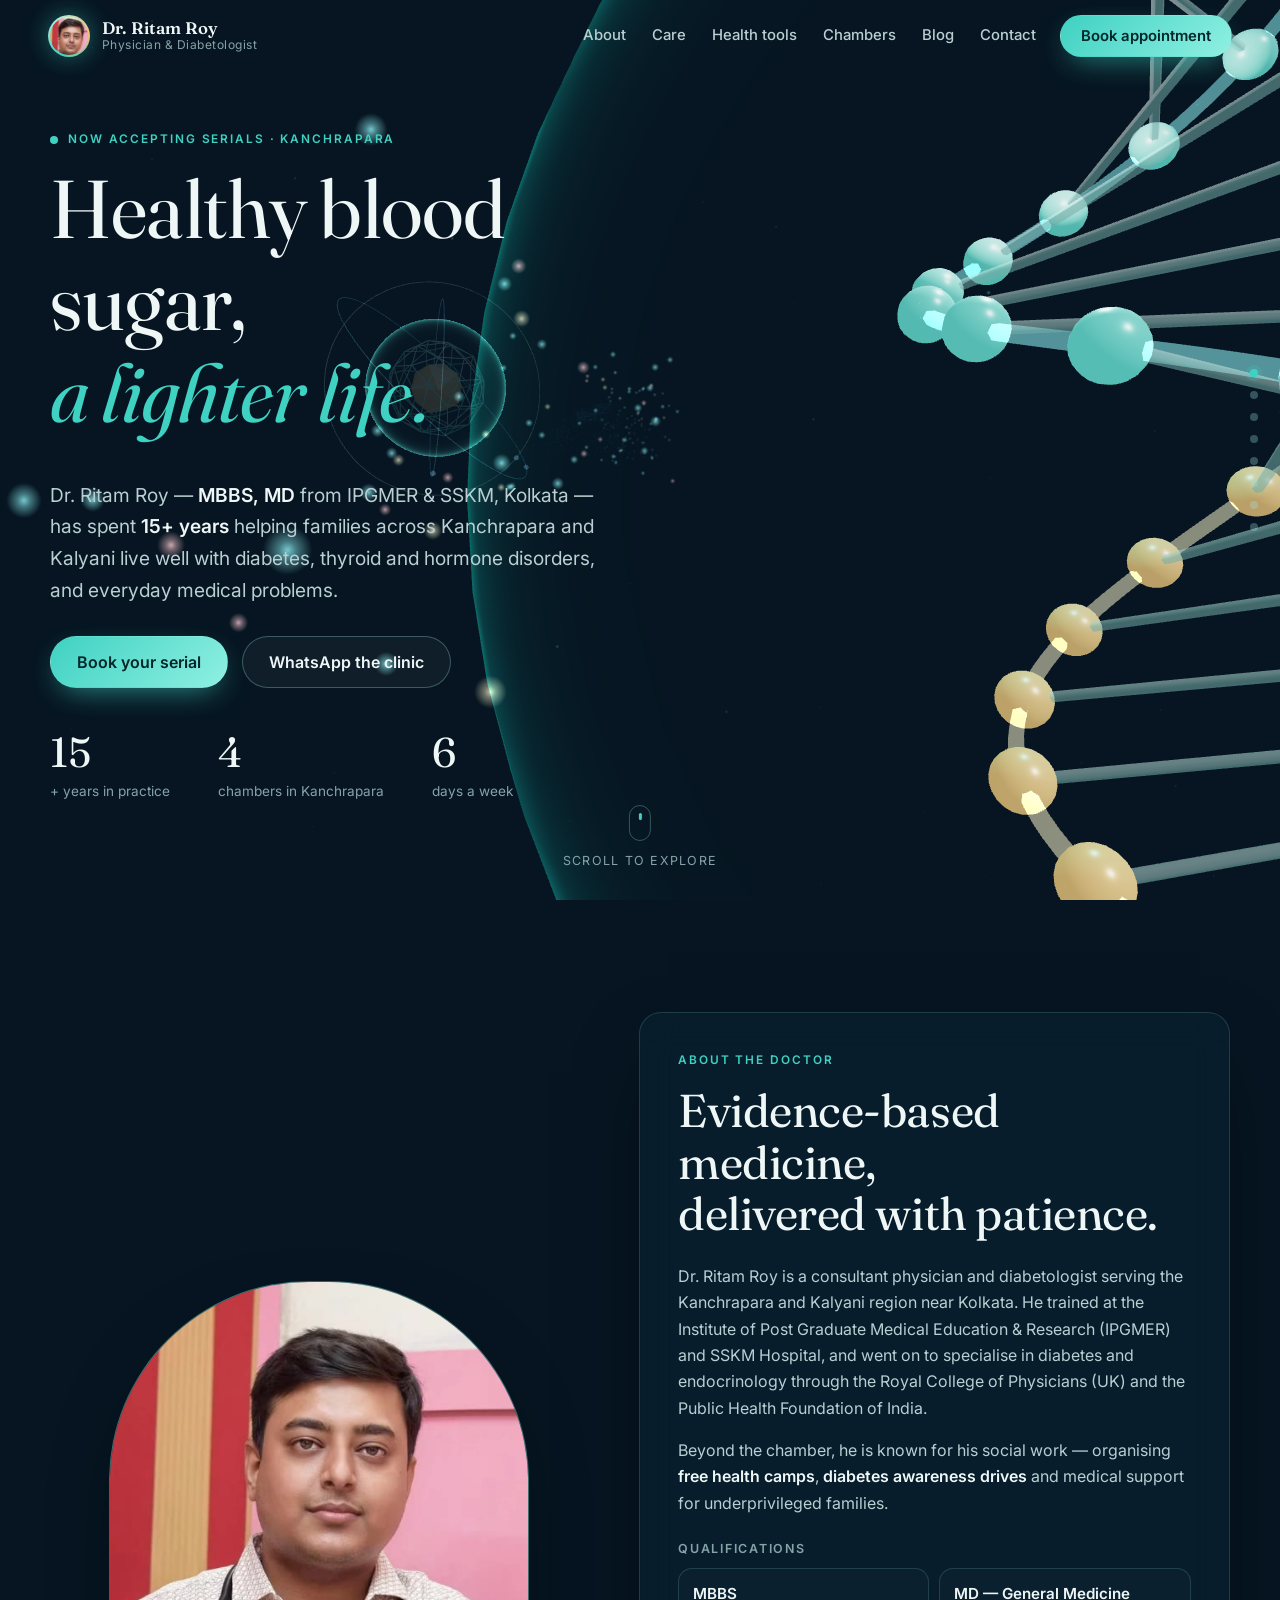
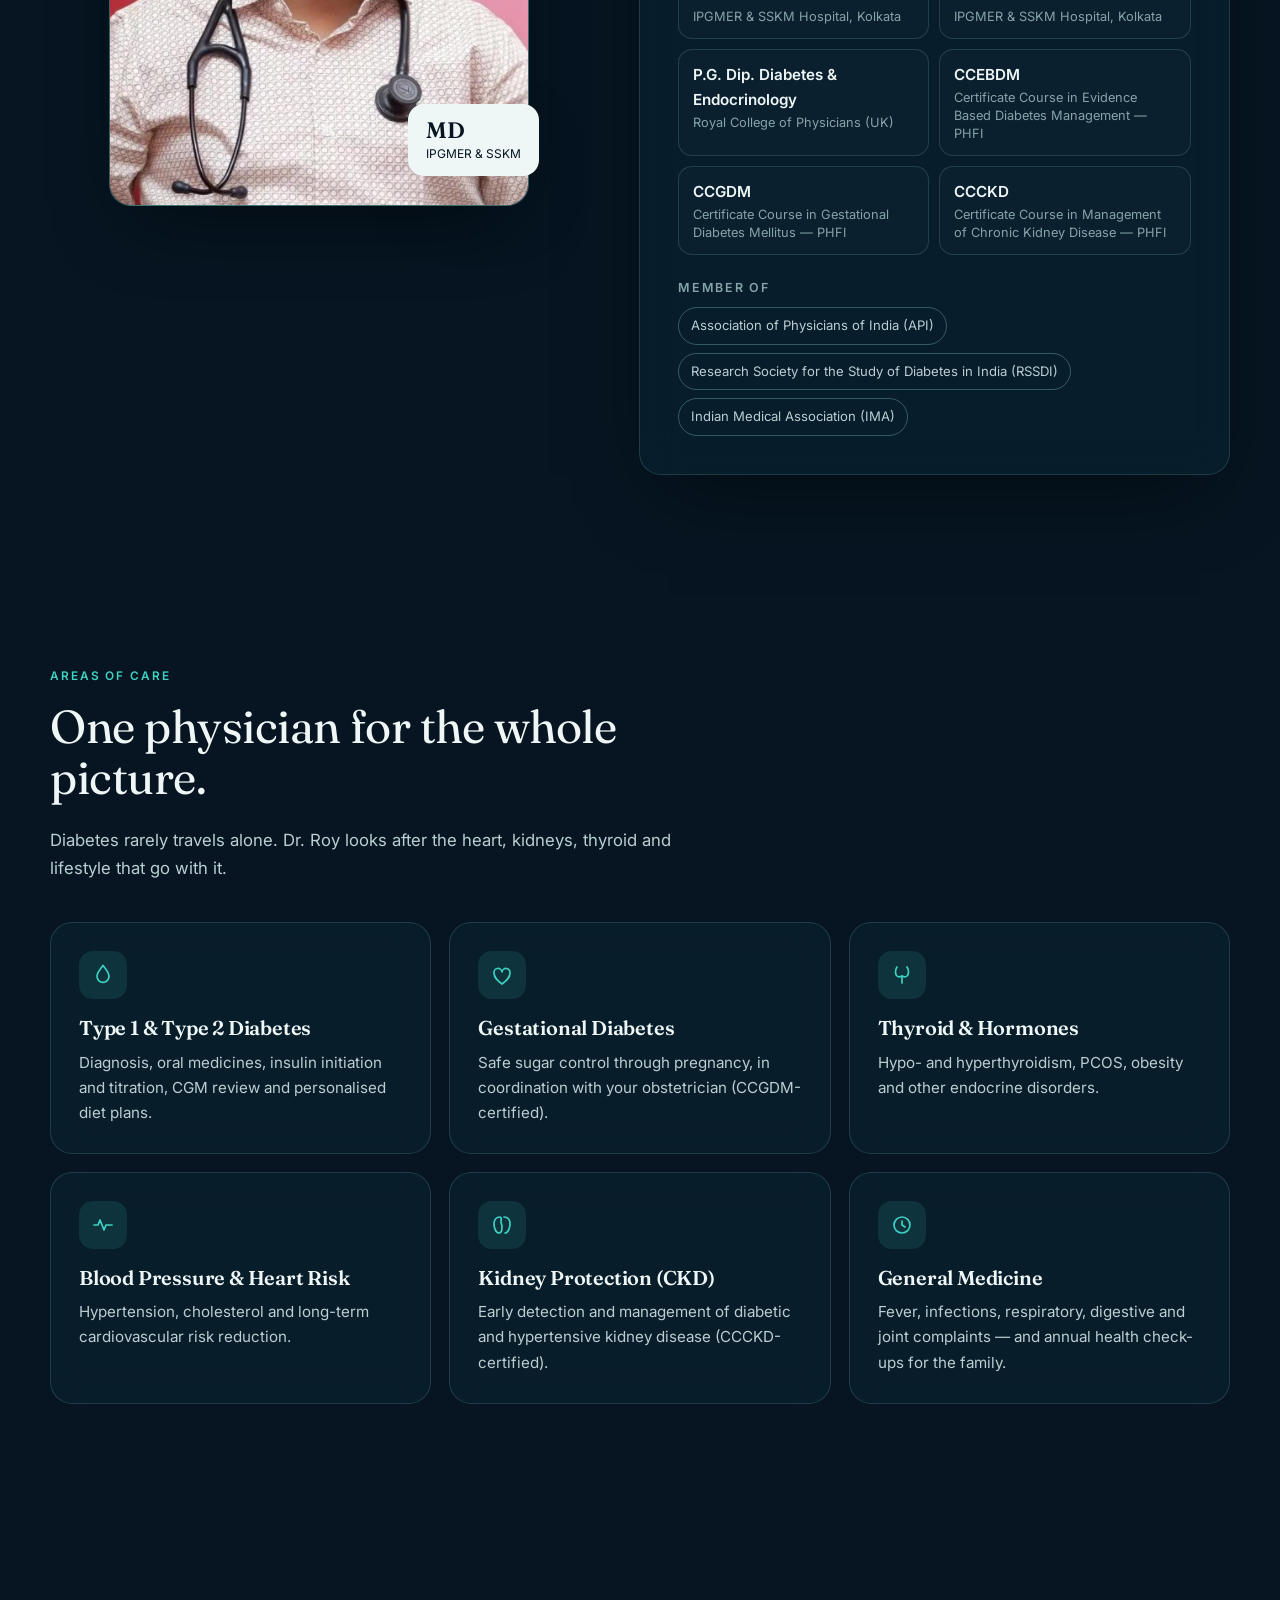
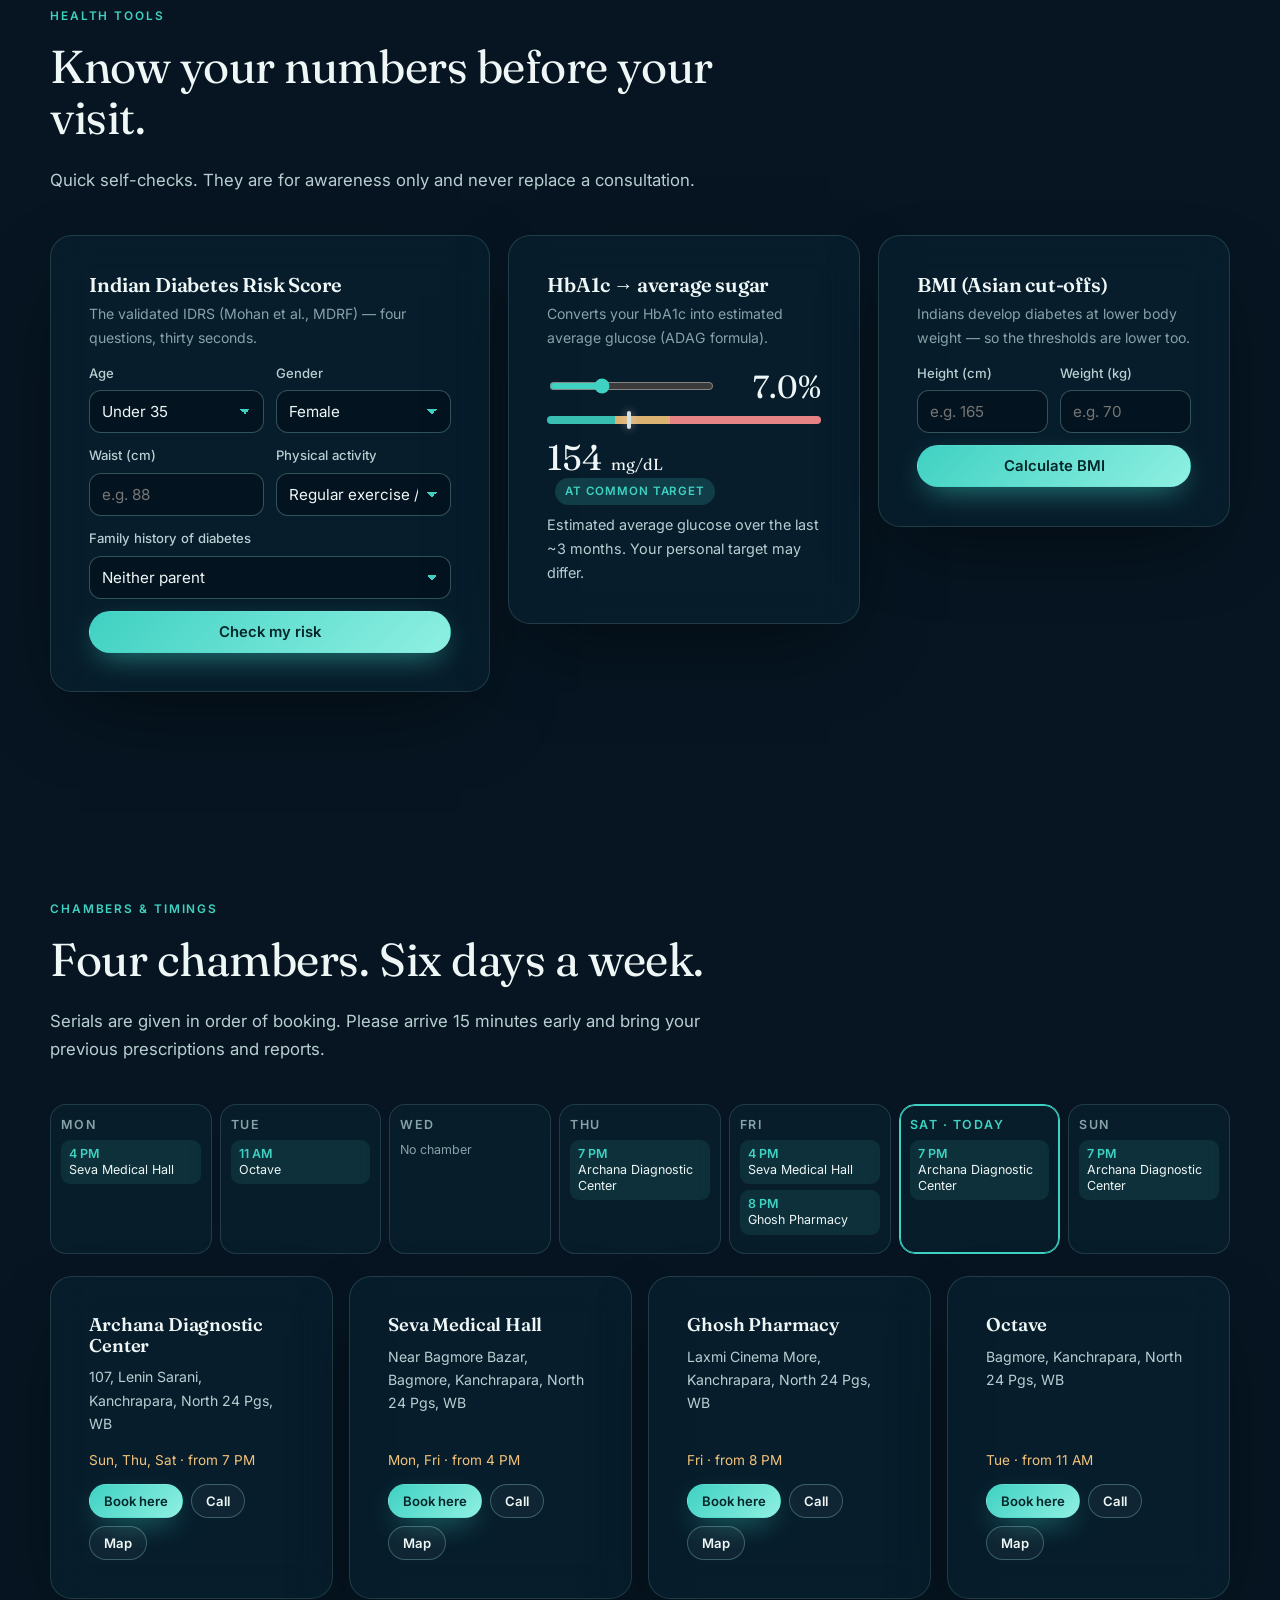
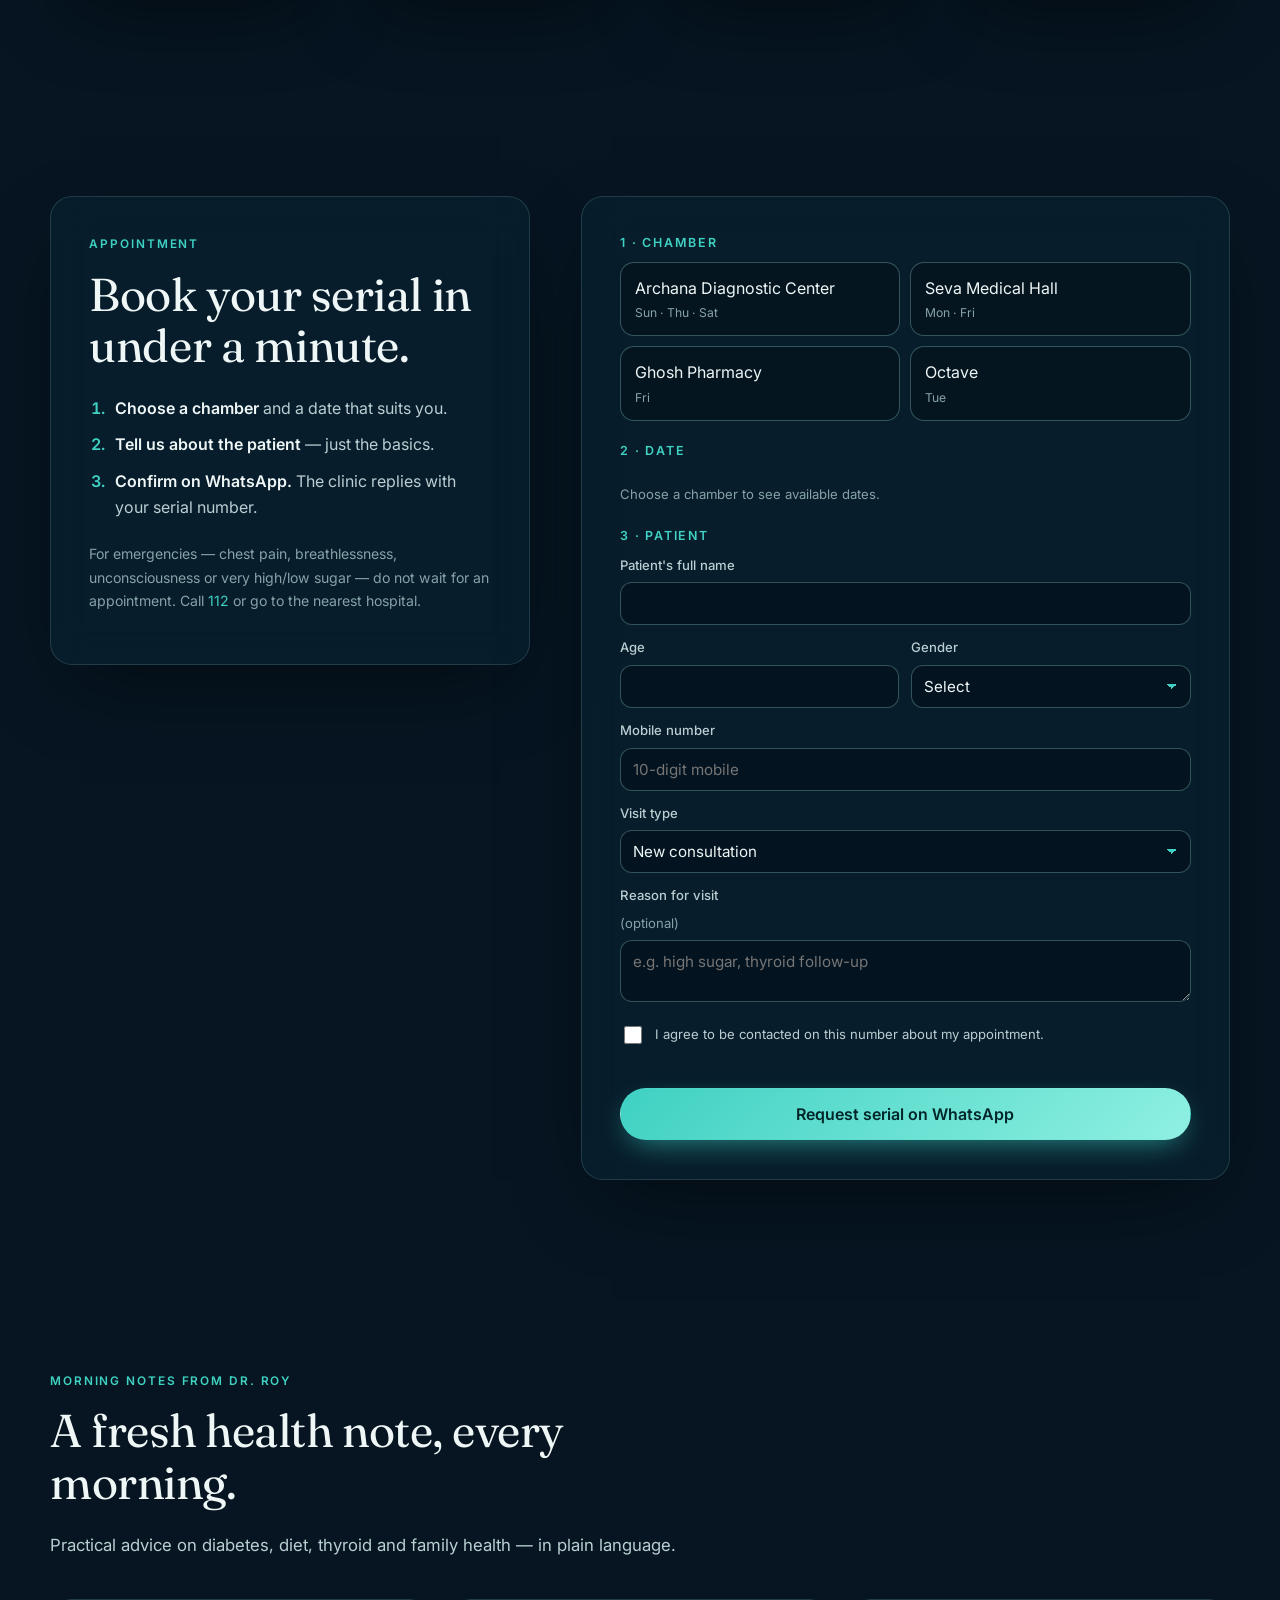
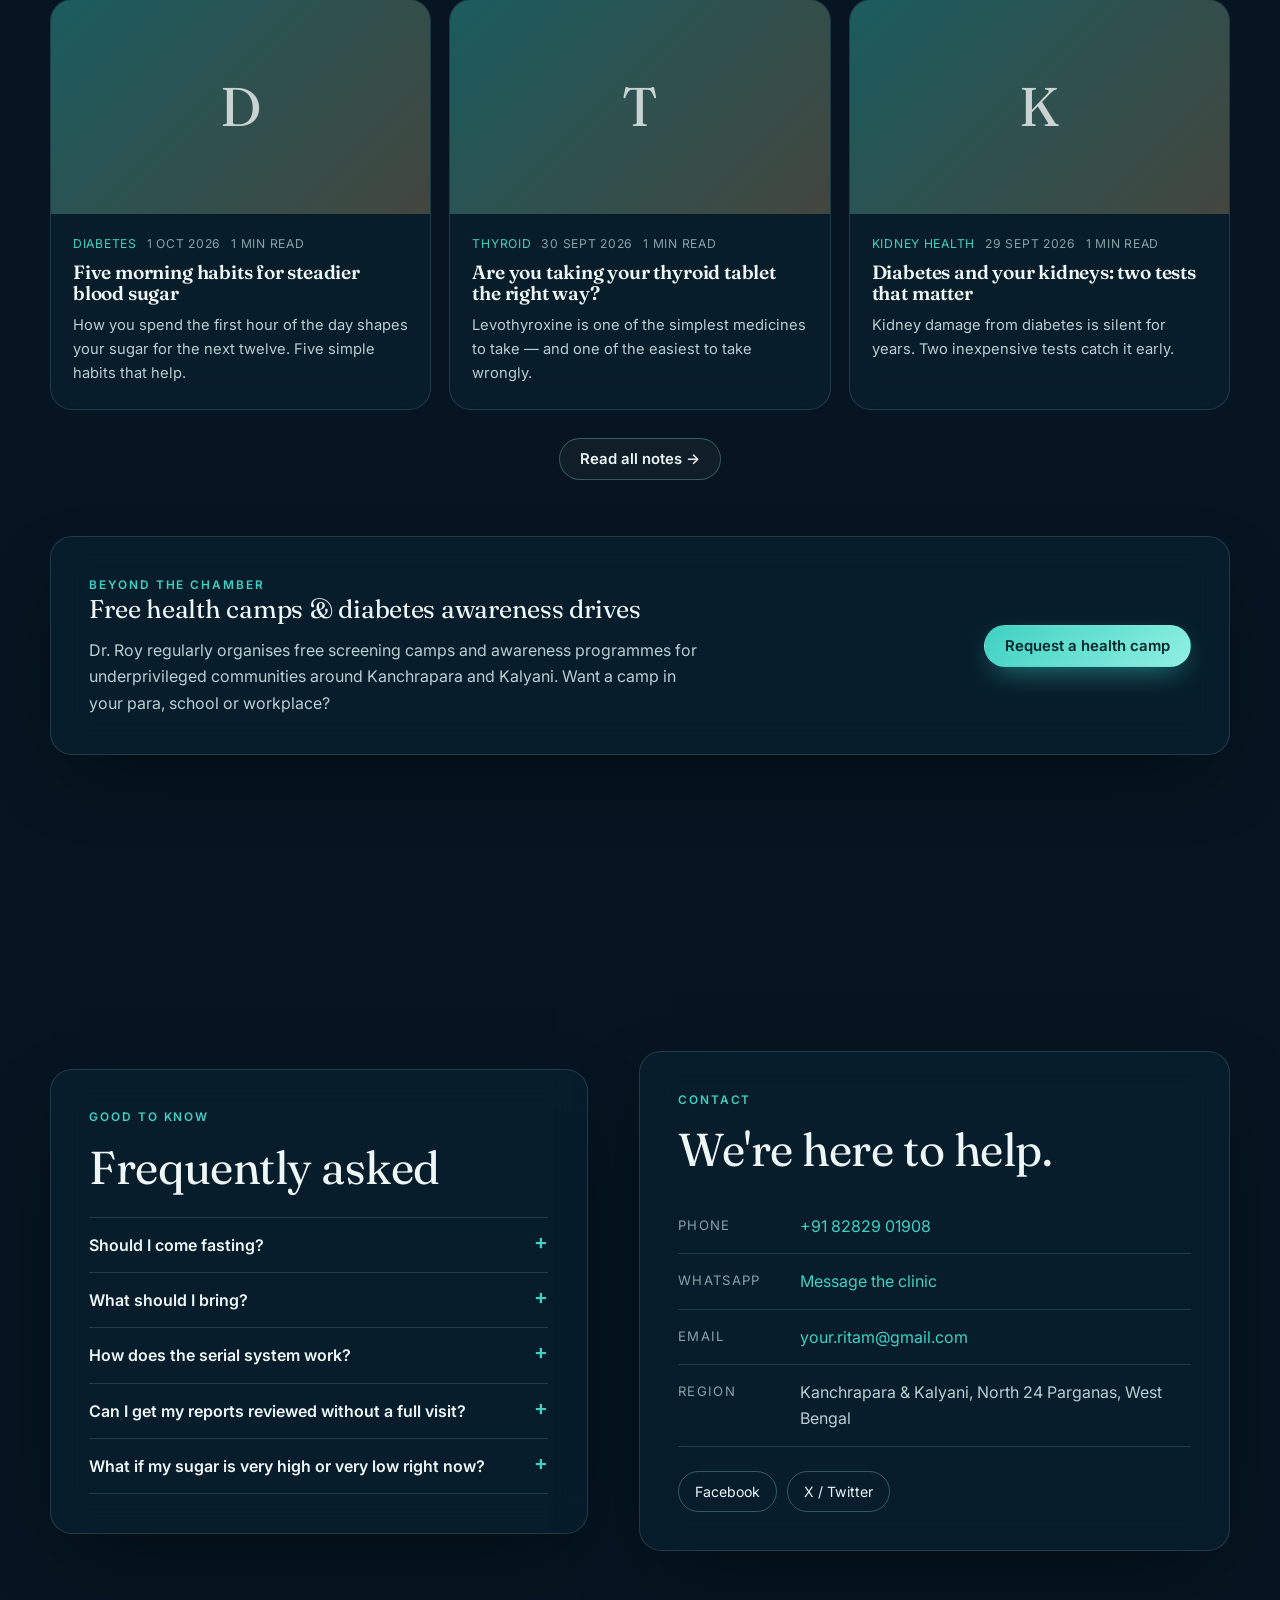
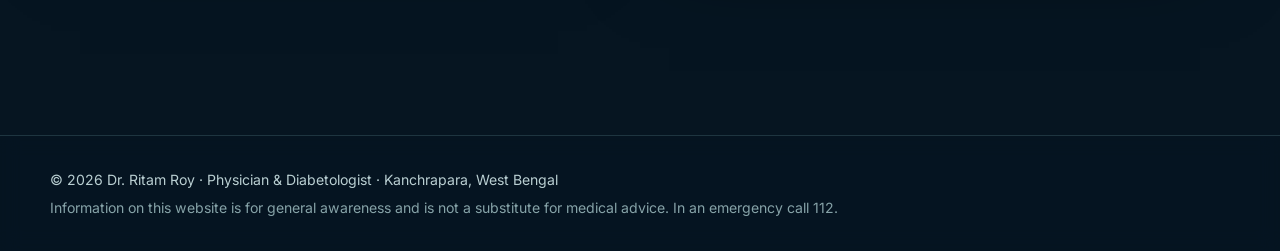
==== commit 9025311e: "Use Dr. Roy's photo in place of the RR monogram Photo now appears in the nav logo, About portrait, b" ====
--- a/sites/dr-ritam-roy/index.html
+++ b/sites/dr-ritam-roy/index.html
@@ -9,7 +9,7 @@
   <meta property="og:title" content="Dr. Ritam Roy — Physician & Diabetologist">
   <meta property="og:description" content="Diabetes, thyroid & general medicine care in Kanchrapara & Kalyani. Book your serial online.">
   <meta property="og:type" content="website">
-  <link rel="icon" href="assets/favicon.svg" type="image/svg+xml">
+  <link rel="icon" href="assets/doctor-avatar.jpg" type="image/jpeg">
   <link rel="preconnect" href="https://fonts.googleapis.com">
   <link rel="preconnect" href="https://fonts.gstatic.com" crossorigin>
   <link href="https://fonts.googleapis.com/css2?family=Fraunces:opsz,wght@9..144,400;9..144,600&family=Inter:wght@400;500;600&display=swap" rel="stylesheet">
@@ -35,7 +35,7 @@
 
   <header class="nav" id="nav">
     <a class="brand" href="#top" aria-label="Dr. Ritam Roy — home">
-      <span class="brand-mark">RR</span>
+      <span class="brand-mark"><img src="assets/doctor-avatar.jpg" alt="" width="80" height="80"></span>
       <span class="brand-text"><strong>Dr. Ritam Roy</strong><small>Physician &amp; Diabetologist</small></span>
     </a>
     <nav class="nav-links" id="navLinks" aria-label="Primary">
@@ -84,8 +84,7 @@
       <div class="wrap split">
         <div class="portrait reveal">
           <div class="portrait-frame">
-            <img id="doctorPhoto" alt="Portrait of Dr. Ritam Roy" width="480" height="600" hidden>
-            <div class="monogram" id="monogram"><span>RR</span></div>
+            <img id="doctorPhoto" src="assets/doctor.jpg" alt="Portrait of Dr. Ritam Roy" width="635" height="622">
           </div>
           <div class="portrait-badge"><strong>MD</strong><span>IPGMER &amp; SSKM</span></div>
         </div>
--- a/sites/dr-ritam-roy/css/style.css
+++ b/sites/dr-ritam-roy/css/style.css
@@ -72,7 +72,9 @@
   font: 600 15px var(--serif); color: #032;
   background: conic-gradient(from 200deg, var(--teal), #9ff3e6, var(--gold), var(--teal));
   box-shadow: 0 0 24px rgba(63, 209, 194, .45);
-}
+  padding: 2px; overflow: hidden; flex: none;
+}
+.brand-mark img { width: 100%; height: 100%; border-radius: 50%; object-fit: cover; display: block; }
 .brand-text { display: flex; flex-direction: column; line-height: 1.15; }
 .brand-text strong { font-family: var(--serif); font-size: 1.05rem; }
 .brand-text small { color: var(--muted); font-size: .75rem; letter-spacing: .04em; }
@@ -149,7 +151,7 @@
   box-shadow: var(--shadow), inset 0 0 80px rgba(63, 209, 194, .15);
   backdrop-filter: blur(8px); -webkit-backdrop-filter: blur(8px);
 }
-.portrait-frame img { width: 100%; height: 100%; object-fit: cover; }
+.portrait-frame img { width: 100%; height: 100%; object-fit: cover; object-position: 45% 20%; }
 .monogram { width: 100%; height: 100%; display: grid; place-items: center; }
 .monogram span { font: 400 clamp(5rem, 12vw, 8rem) var(--serif); background: linear-gradient(160deg, #e9fffb, var(--teal) 60%, var(--gold)); -webkit-background-clip: text; background-clip: text; color: transparent; }
 .portrait-badge { position: absolute; right: -10px; bottom: 30px; background: var(--ink); color: var(--bg); border-radius: 16px; padding: 12px 18px; display: flex; flex-direction: column; box-shadow: var(--shadow); }
